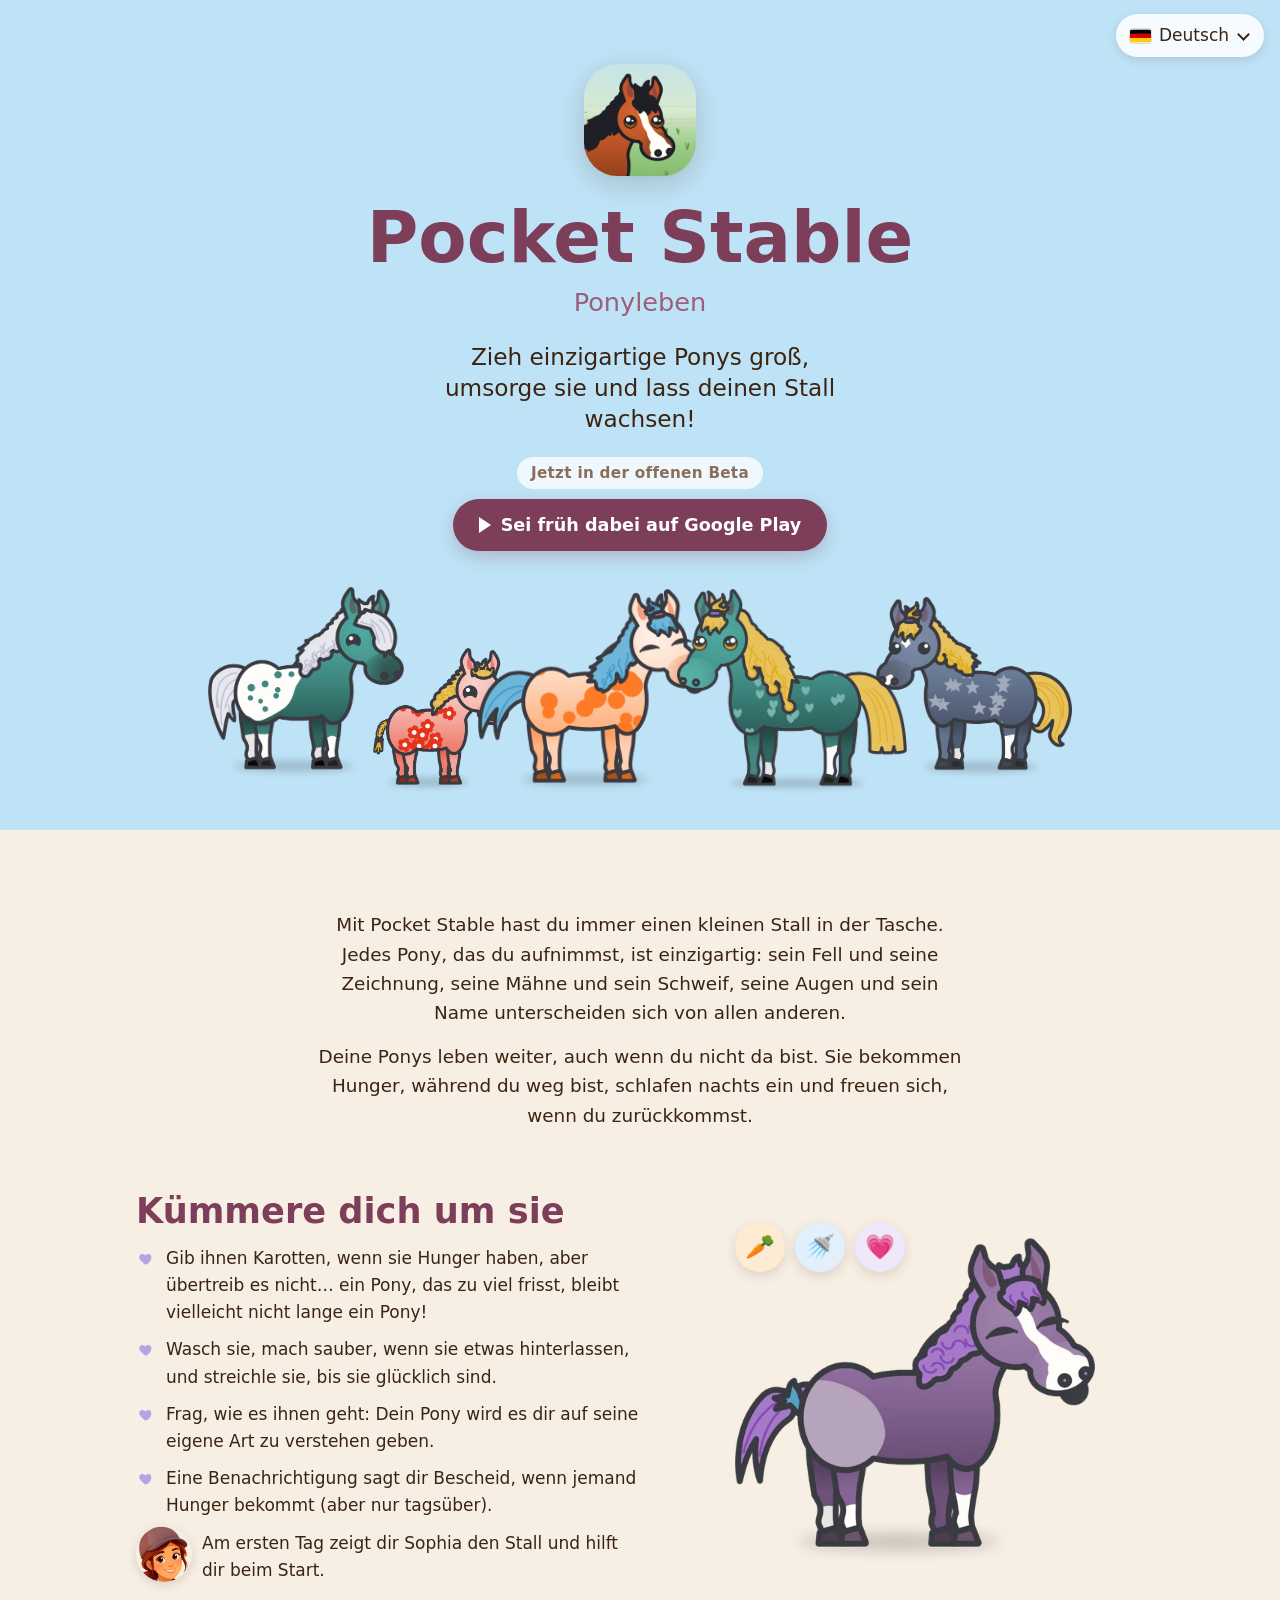
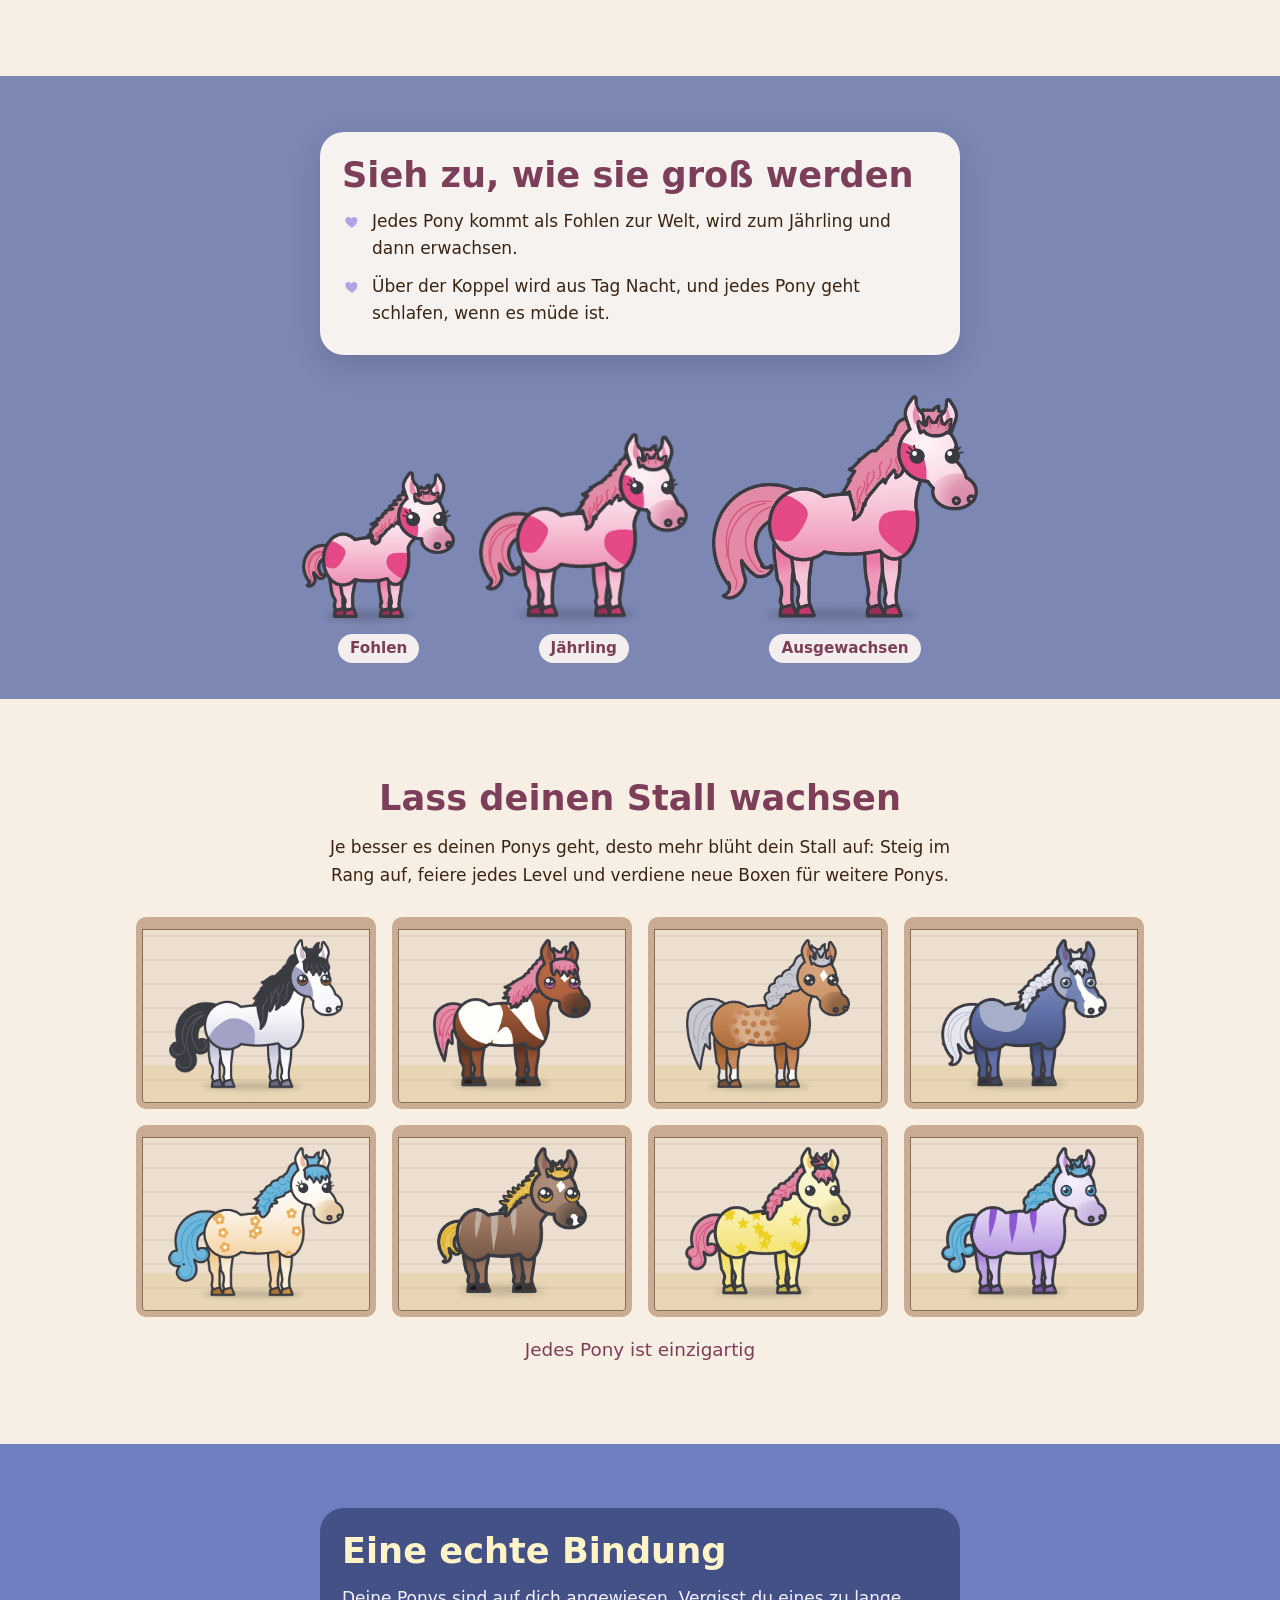
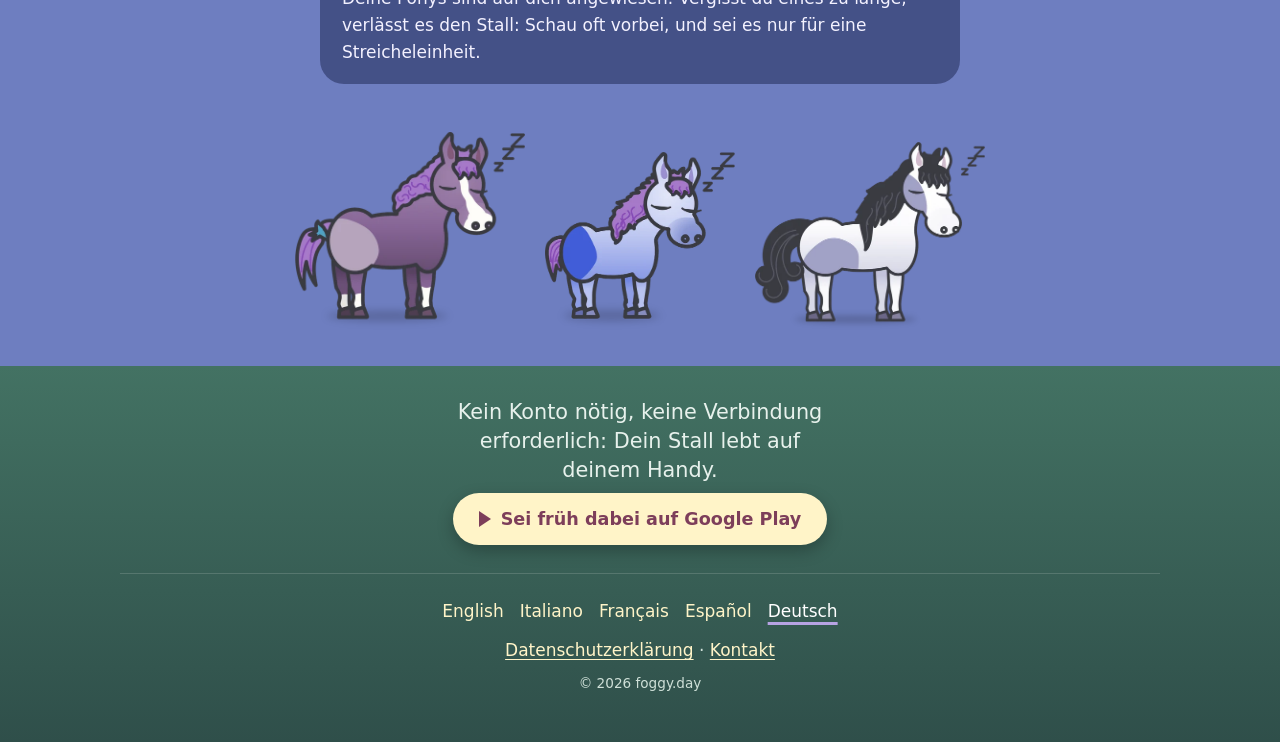
==== docs/de/index.html @ c8fc8efb "Update to beta Signed-off-by: foggy.day <bot@foggy.day>" ====
<!doctype html>
<html lang="de">
<head>
  <meta charset="utf-8">
  <meta name="viewport" content="width=device-width, initial-scale=1">
  <title>Pocket Stable: Ponyleben</title>
  <meta name="description" content="Zieh einzigartige Ponys groß, umsorge sie und lass deinen Stall wachsen!">
  <meta name="theme-color" content="#BEE2F6">
  <link rel="canonical" href="https://pocketstable.foggy.day/de/">
  <link rel="alternate" hreflang="en" href="https://pocketstable.foggy.day/">
  <link rel="alternate" hreflang="it" href="https://pocketstable.foggy.day/it/">
  <link rel="alternate" hreflang="fr" href="https://pocketstable.foggy.day/fr/">
  <link rel="alternate" hreflang="es" href="https://pocketstable.foggy.day/es/">
  <link rel="alternate" hreflang="de" href="https://pocketstable.foggy.day/de/">
  <link rel="alternate" hreflang="x-default" href="https://pocketstable.foggy.day/">
  <link rel="icon" href="../favicon.png" type="image/png">
  <link rel="apple-touch-icon" href="../apple-touch-icon.png">
  <link rel="preload" href="../fonts/Fredoka.woff2" as="font" type="font/woff2" crossorigin>
  <link rel="stylesheet" href="../style.css">
</head>
<body class="home">
  <header class="scene day hero">
    <details class="lang-menu">
      <summary aria-label="Sprache"><svg class="flag" viewBox="0 0 5 3" width="21" height="14" aria-hidden="true"><rect width="5" height="1" fill="#000"/><rect y="1" width="5" height="1" fill="#DD0000"/><rect y="2" width="5" height="1" fill="#FFCE00"/></svg><span class="name">Deutsch</span></summary>
      <ul><li><a href="../" hreflang="en" lang="en"><svg class="flag" viewBox="0 0 60 30" width="21" height="14" aria-hidden="true"><rect width="60" height="30" fill="#012169"/><path d="M0,0 L60,30 M60,0 L0,30" stroke="#fff" stroke-width="6"/><path d="M0,0 L60,30 M60,0 L0,30" stroke="#C8102E" stroke-width="2"/><path d="M30,0 v30 M0,15 h60" stroke="#fff" stroke-width="10"/><path d="M30,0 v30 M0,15 h60" stroke="#C8102E" stroke-width="6"/></svg><span>English</span></a></li><li><a href="../it/" hreflang="it" lang="it"><svg class="flag" viewBox="0 0 3 2" width="21" height="14" aria-hidden="true"><rect width="1" height="2" fill="#009246"/><rect x="1" width="1" height="2" fill="#fff"/><rect x="2" width="1" height="2" fill="#CE2B37"/></svg><span>Italiano</span></a></li><li><a href="../fr/" hreflang="fr" lang="fr"><svg class="flag" viewBox="0 0 3 2" width="21" height="14" aria-hidden="true"><rect width="1" height="2" fill="#0055A4"/><rect x="1" width="1" height="2" fill="#fff"/><rect x="2" width="1" height="2" fill="#EF4135"/></svg><span>Français</span></a></li><li><a href="../es/" hreflang="es" lang="es"><svg class="flag" viewBox="0 0 3 2" width="21" height="14" aria-hidden="true"><rect width="3" height="2" fill="#AA151B"/><rect y="0.5" width="3" height="1" fill="#F1BF00"/></svg><span>Español</span></a></li><li><span class="current" aria-current="true" lang="de"><svg class="flag" viewBox="0 0 5 3" width="21" height="14" aria-hidden="true"><rect width="5" height="1" fill="#000"/><rect y="1" width="5" height="1" fill="#DD0000"/><rect y="2" width="5" height="1" fill="#FFCE00"/></svg><span>Deutsch</span></span></li></ul>
    </details>
    <div class="wrap hero-text">
      <img class="icon" src="../img/icon.png" width="112" height="112" alt="">
      <h1>Pocket Stable</h1>
      <p class="sub">Ponyleben</p>
      <p class="tagline">Zieh einzigartige Ponys groß, umsorge sie und lass deinen Stall wachsen!</p>
      <p class="beta"><span class="beta-tag">Jetzt in der offenen Beta</span><a class="cta" href="https://play.google.com/store/apps/details?id=day.foggy.mylovelypony">Sei früh dabei auf Google Play</a></p>
    </div>
    <div class="herd" aria-hidden="true">
      <img class="pony h1" src="../img/pony/yearling-1096.webp" alt="" loading="lazy" decoding="async"><img class="pony h2" src="../img/pony/foal-536.webp" alt="" loading="lazy" decoding="async"><img class="pony h3" src="../img/pony/yearling-21-happy.webp" alt="" loading="lazy" decoding="async"><img class="pony h4 flip" src="../img/pony/adult-678.webp" alt="" loading="lazy" decoding="async"><img class="pony h5 flip" src="../img/pony/yearling-9.webp" alt="" loading="lazy" decoding="async">
    </div>
  </header>

  <main>
    <section class="paper intro">
      <div class="wrap narrow">
        <p>Mit Pocket Stable hast du immer einen kleinen Stall in der Tasche. Jedes Pony, das du aufnimmst, ist einzigartig: sein Fell und seine Zeichnung, seine Mähne und sein Schweif, seine Augen und sein Name unterscheiden sich von allen anderen.</p><p>Deine Ponys leben weiter, auch wenn du nicht da bist. Sie bekommen Hunger, während du weg bist, schlafen nachts ein und freuen sich, wenn du zurückkommst.</p>
      </div>
    </section>

    <section class="paper care">
      <div class="wrap split">
        <div>
          <h2>Kümmere dich um sie</h2>
          <ul><li>Gib ihnen Karotten, wenn sie Hunger haben, aber übertreib es nicht… ein Pony, das zu viel frisst, bleibt vielleicht nicht lange ein Pony!</li><li>Wasch sie, mach sauber, wenn sie etwas hinterlassen, und streichle sie, bis sie glücklich sind.</li><li>Frag, wie es ihnen geht: Dein Pony wird es dir auf seine eigene Art zu verstehen geben.</li><li>Eine Benachrichtigung sagt dir Bescheid, wenn jemand Hunger bekommt (aber nur tagsüber).</li><li class="sophia"><img src="../img/sophia.webp" width="56" height="56" alt="">Am ersten Tag zeigt dir Sophia den Stall und hilft dir beim Start.</li></ul>
        </div>
        <figure class="care-art" aria-hidden="true">
          <div class="bubbles"><span class="bubble">🥕</span><span class="bubble b2">🚿</span><span class="bubble b3">💗</span></div>
          <img class="pony care-pony" src="../img/pony/yearling-557-happy.webp" alt="" loading="lazy" decoding="async">
        </figure>
      </div>
    </section>

    <section class="scene sunset grow">
      <div class="wrap card">
        <h2>Sieh zu, wie sie groß werden</h2>
        <ul><li>Jedes Pony kommt als Fohlen zur Welt, wird zum Jährling und dann erwachsen.</li><li>Über der Koppel wird aus Tag Nacht, und jedes Pony geht schlafen, wenn es müde ist.</li></ul>
      </div>
      <ol class="herd growth">
        <li class="g1"><img class="pony " src="../img/pony/foal-498.webp" alt="" loading="lazy" decoding="async"><span>Fohlen</span></li>
        <li class="g2"><img class="pony " src="../img/pony/yearling-498.webp" alt="" loading="lazy" decoding="async"><span>Jährling</span></li>
        <li class="g3"><img class="pony " src="../img/pony/adult-498.webp" alt="" loading="lazy" decoding="async"><span>Ausgewachsen</span></li>
      </ol>
    </section>

    <section class="paper stable">
      <div class="wrap narrow">
        <h2>Lass deinen Stall wachsen</h2>
        <p>Je besser es deinen Ponys geht, desto mehr blüht dein Stall auf: Steig im Rang auf, feiere jedes Level und verdiene neue Boxen für weitere Ponys.</p>
      </div>
      <ul class="boxes wrap" aria-label="Jedes Pony ist einzigartig">
        <li class="box"><img class="pony " src="../img/pony/adult-1129.webp" alt="" loading="lazy" decoding="async"></li><li class="box"><img class="pony " src="../img/pony/yearling-238.webp" alt="" loading="lazy" decoding="async"></li><li class="box"><img class="pony " src="../img/pony/adult-613.webp" alt="" loading="lazy" decoding="async"></li><li class="box"><img class="pony " src="../img/pony/yearling-1959.webp" alt="" loading="lazy" decoding="async"></li><li class="box"><img class="pony " src="../img/pony/adult-707.webp" alt="" loading="lazy" decoding="async"></li><li class="box"><img class="pony " src="../img/pony/foal-1751.webp" alt="" loading="lazy" decoding="async"></li><li class="box"><img class="pony " src="../img/pony/yearling-750.webp" alt="" loading="lazy" decoding="async"></li><li class="box"><img class="pony " src="../img/pony/yearling-49.webp" alt="" loading="lazy" decoding="async"></li>
      </ul>
      <p class="caption">Jedes Pony ist einzigartig</p>
    </section>

    <section class="scene night bond">
      <div class="wrap card dark">
        <h2>Eine echte Bindung</h2>
        <p>Deine Ponys sind auf dich angewiesen. Vergisst du eines zu lange, verlässt es den Stall: Schau oft vorbei, und sei es nur für eine Streicheleinheit.</p>
      </div>
      <div class="herd" aria-hidden="true">
        <img class="pony s1" src="../img/pony/yearling-557-sleep.webp" alt="" loading="lazy" decoding="async"><img class="pony s2" src="../img/pony/foal-936-sleep.webp" alt="" loading="lazy" decoding="async"><img class="pony s3" src="../img/pony/adult-1129-sleep.webp" alt="" loading="lazy" decoding="async">
      </div>
    </section>
  </main>

  <div class="night-tail">
    <p class="closing">Kein Konto nötig, keine Verbindung erforderlich: Dein Stall lebt auf deinem Handy.</p>
    <p class="beta night-cta"><a class="cta" href="https://play.google.com/store/apps/details?id=day.foggy.mylovelypony">Sei früh dabei auf Google Play</a></p>
  <footer class="site-footer">
    <nav class="langs" aria-label="Sprache"><a href="../" hreflang="en" lang="en">English</a> <a href="../it/" hreflang="it" lang="it">Italiano</a> <a href="../fr/" hreflang="fr" lang="fr">Français</a> <a href="../es/" hreflang="es" lang="es">Español</a> <span aria-current="true">Deutsch</span></nav>
    <p><a href="privacy.html">Datenschutzerklärung</a> · <a href="mailto:info@foggy.day">Kontakt</a></p>
    <p class="small">© 2026 foggy.day</p>
  </footer>
  </div>
</body>
</html>
---- docs/style.css ----
/* Pocket Stable, option B: a day in the paddock. The art is the app's own:
   PonyPainter's ponies and PaddockPainter's day, sunset and night, rendered
   large. Paper sections use the stall palette's warm wall and planks. */
@font-face {
  font-family: "Fredoka";
  src: url("fonts/Fredoka.woff2") format("woff2");
  font-weight: 300 700;
  font-display: swap;
}

:root {
  color-scheme: light;
  --paper: #f7efe4;          /* StallPalette.light.wall */
  --paper-deep: #ecdfd0;     /* planks */
  --post: #c9ac92;
  --edge: #8a6e58;
  --ink: #3b2412;            /* stall ink */
  --ink-soft: #6e5644;
  --plum: #7d3e5a;
  --lavender: #b7a3e3;
  --day-sky: #bee2f6;
  --sunset-sky: #7c87b3;
  --night-sky: #6e7ec0;
  --night-ground: #437263;
  --night-deep: #2f4f4a;
}

* { box-sizing: border-box; }
html { -webkit-text-size-adjust: 100%; }

body {
  margin: 0;
  background: var(--paper);
  color: var(--ink);
  font: 17px/1.6 system-ui, -apple-system, "Segoe UI", Roboto, sans-serif;
  overflow-x: hidden;
}
body.home { background: var(--night-deep); }
.paper { background: var(--paper); }

h1, h2, .sub, .tagline, .soon, .closing, .langs, .caption, .growth span {
  font-family: "Fredoka", system-ui, sans-serif;
}
h1, h2 { color: var(--plum); font-weight: 600; line-height: 1.1; margin: 0; }
h2 { font-size: clamp(1.6rem, 5vw, 2.2rem); margin-bottom: 14px; }
a { color: var(--plum); text-underline-offset: 3px; }

.wrap { max-width: 1040px; margin: 0 auto; padding: 0 16px; }
.narrow { max-width: 680px; }

ul { margin: 0; padding: 0; list-style: none; }
.card li, .care li { position: relative; padding-left: 30px; margin: 10px 0; }
.card li::before, .care li::before {
  content: "";
  position: absolute;
  left: 2px;
  top: 0.35em;
  width: 16px;
  height: 16px;
  background: center / contain no-repeat url("data:image/svg+xml,%3Csvg xmlns='http://www.w3.org/2000/svg' viewBox='0 0 24 24'%3E%3Cpath fill='%23b7a3e3' d='M12 21s-7.5-4.6-9.6-9.2C.9 8.4 3 4.5 6.7 4.5c2.1 0 3.6 1.2 4.3 2.6.7-1.4 2.2-2.6 4.3-2.6 3.7 0 5.8 3.9 4.3 7.3C19.5 16.4 12 21 12 21z'/%3E%3C/svg%3E");
}

/* Sophia's line: her face in place of the heart. */
.care li.sophia { padding-left: 66px; min-height: 56px; }
.care li.sophia::before { display: none; }
.care li.sophia img {
  position: absolute;
  left: 0;
  top: -4px;
  width: 56px;
  height: 56px;
  border-radius: 50%;
  box-shadow: 0 3px 10px rgba(59, 36, 18, 0.15);
}

/* ---------- Scenes: the paddock art sits on the bottom edge, and a flat
   colour matching its top continues the sky above it. ---------- */
.scene {
  position: relative;
  background-repeat: no-repeat;
  background-position: center bottom;
  background-size: max(100%, 960px) auto;
}
.scene.day    { background-color: var(--day-sky);    background-image: url("img/paddock/day.webp"); }
.scene.sunset { background-color: var(--sunset-sky); background-image: url("img/paddock/sunset.webp"); }
.scene.night  { background-color: var(--night-sky);  background-image: url("img/paddock/night.webp"); }

.herd {
  position: relative;
  display: flex;
  justify-content: center;
  align-items: flex-end;
  gap: 0;
  margin: 0 auto;
  padding: 0 8px 36px;
  max-width: 1040px;
}
.pony { display: block; height: auto; }
.flip { transform: scaleX(-1); }

/* Hero */
.hero { padding-top: 40px; text-align: center; }
.icon {
  width: 112px;
  height: 112px;
  border-radius: 30%;
  background: var(--lavender);
  box-shadow: 0 8px 24px rgba(59, 36, 18, 0.18);
}
.hero h1 { font-size: clamp(2.6rem, 10vw, 4.4rem); margin-top: 16px; }
.sub { margin: 4px 0 0; font-size: clamp(1.2rem, 4vw, 1.6rem); font-weight: 500; color: #9c5f7b; }
.tagline {
  margin: 18px auto 0;
  max-width: 30ch;
  font-size: clamp(1.2rem, 3.6vw, 1.45rem);
  font-weight: 500;
  line-height: 1.35;
  color: var(--ink);
}
.beta {
  display: flex;
  flex-direction: column;
  align-items: center;
  gap: 10px;
  margin: 22px 0 0;
}
.beta-tag {
  padding: 4px 14px;
  border-radius: 999px;
  background: rgba(255, 255, 255, 0.75);
  color: var(--edge);
  font-size: 0.95rem;
  font-weight: 600;
  letter-spacing: 0.02em;
}
.cta {
  display: inline-flex;
  align-items: center;
  gap: 10px;
  padding: 12px 26px;
  border-radius: 999px;
  background: var(--plum);
  color: #fff;
  font-size: 1.1rem;
  font-weight: 600;
  text-decoration: none;
  box-shadow: 0 6px 16px rgba(125, 62, 90, 0.25);
}
.cta::before {
  content: "";
  width: 0;
  height: 0;
  border-left: 12px solid currentColor;
  border-top: 8px solid transparent;
  border-bottom: 8px solid transparent;
}
.cta:hover, .cta:focus-visible { background: #6a3049; }
.night-tail .cta { background: #fff4c8; color: var(--plum); box-shadow: 0 6px 16px rgba(0, 0, 0, 0.25); }
.night-tail .cta:hover, .night-tail .cta:focus-visible { background: #fff; }
.night-cta { margin: 0 0 28px; }

/* The language picker: a <details>, so it opens without JavaScript. */
.lang-menu {
  position: absolute;
  top: 14px;
  right: 16px;
  z-index: 5;
  font-family: "Fredoka", system-ui, sans-serif;
  font-weight: 500;
  text-align: left;
}
.doc { position: relative; }
.doc .lang-menu { top: 26px; }
.lang-menu summary {
  display: flex;
  align-items: center;
  gap: 8px;
  padding: 8px 14px;
  border-radius: 999px;
  background: rgba(255, 255, 255, 0.85);
  color: var(--ink);
  box-shadow: 0 3px 10px rgba(59, 36, 18, 0.12);
  cursor: pointer;
  list-style: none;
}
.lang-menu summary::-webkit-details-marker { display: none; }
.lang-menu summary::after {
  content: "";
  width: 7px;
  height: 7px;
  margin: -3px 2px 0 2px;
  border-right: 2px solid currentColor;
  border-bottom: 2px solid currentColor;
  transform: rotate(45deg);
}
.lang-menu[open] summary::after { transform: rotate(225deg); margin-top: 3px; }
.lang-menu ul {
  position: absolute;
  right: 0;
  margin-top: 6px;
  padding: 6px;
  min-width: 170px;
  border-radius: 16px;
  background: #fff;
  box-shadow: 0 8px 24px rgba(59, 36, 18, 0.18);
}
.lang-menu li a, .lang-menu .current {
  display: flex;
  align-items: center;
  gap: 10px;
  padding: 8px 12px;
  border-radius: 10px;
  color: var(--ink);
  text-decoration: none;
}
.lang-menu li a:hover, .lang-menu li a:focus-visible { background: var(--paper); }
.lang-menu .current { background: var(--paper-deep); }
.flag { flex: none; border-radius: 3px; box-shadow: 0 0 0 1px rgba(0, 0, 0, 0.12); }
@media (max-width: 520px) {
  .lang-menu summary .name { display: none; }
  .cta { padding: 11px 18px; font-size: 0.98rem; gap: 8px; }
}
.hero .herd { margin-top: 36px; }
.hero .herd { padding-left: 0; padding-right: 0; }
.hero .pony { width: 22%; max-width: 230px; margin: 0 -1.5%; }
.hero .h2 { width: 14%; max-width: 136px; }
.hero .h1, .hero .h5 { width: 20%; max-width: 196px; margin-bottom: 14px; }

/* Paper sections */
.paper { padding: 56px 0; }
.intro { font-size: 1.15rem; text-align: center; padding-bottom: 24px; }
.intro p { margin: 0 0 14px; }

.care { padding-top: 24px; }
.split { display: grid; gap: 24px; align-items: center; }
.care-art { position: relative; width: min(84%, 360px); margin: 0 auto; padding-top: 16px; }
.care-pony { width: 100%; }
/* The three care actions, in the app's button order, on the empty sky at
   the pony's upper left: over the background, never over the pony. */
.bubbles { position: absolute; top: 0; left: 0; display: flex; gap: 10px; }
.bubble {
  display: grid;
  place-items: center;
  width: 50px;
  height: 50px;
  border-radius: 50%;
  background: #fdebd3;
  box-shadow: 0 4px 12px rgba(59, 36, 18, 0.14);
  font-size: 24px;
  line-height: 1;
}
.b2 { background: #e3f0fb; }
.b3 { background: #efe8fb; }

/* Growth: the three ages to scale, on the sunset grass */
.card {
  background: rgba(255, 251, 246, 0.92);
  border-radius: 24px;
  padding: 24px 22px 18px;
  box-shadow: 0 10px 30px rgba(40, 30, 60, 0.18);
  max-width: 640px;
}
.grow { padding-top: 56px; }
.grow .card { margin: 0 16px; }
.growth { list-style: none; gap: 3%; margin-top: 40px; }
.growth li { display: flex; flex-direction: column; align-items: center; justify-content: flex-end; }
.growth span {
  margin-top: 6px;
  padding: 2px 12px;
  border-radius: 999px;
  background: rgba(255, 251, 246, 0.9);
  color: var(--plum);
  font-weight: 600;
  font-size: 0.95rem;
}
.g1 { width: 19%; } .g2 { width: 26%; } .g3 { width: 33%; }
.growth { max-width: 820px; }
.growth .pony { width: 100%; }

/* Stable: every pony in its own box */
.stable { text-align: center; }
.boxes {
  display: grid;
  grid-template-columns: repeat(2, minmax(0, 1fr));
  gap: 12px;
  margin-top: 28px;
  padding: 0 16px;
  list-style: none;
}
.box {
  aspect-ratio: 5 / 4;
  display: flex;
  align-items: flex-end;
  justify-content: center;
  padding: 10px 10px 8px;
  border: 6px solid var(--post);
  border-top-width: 12px;
  border-radius: 10px;
  background:
    linear-gradient(transparent 78%, #d9b04a33 78%),
    repeating-linear-gradient(0deg, var(--paper-deep) 0 22px, #e2d2c0 22px 24px);
  box-shadow: inset 0 0 0 1px var(--edge);
  min-width: 0;
  overflow: hidden;
}
.box .pony { width: auto; max-width: 92%; max-height: 100%; object-fit: contain; }
.caption { margin: 18px 0 0; color: var(--plum); font-weight: 500; font-size: 1.15rem; }

/* Night: the bond, and the page ends under the stars */
.bond { padding-top: 64px; }
.card.dark { background: rgba(35, 45, 90, 0.55); color: #f3f1ff; box-shadow: none; margin: 0 16px; }
.card.dark h2 { color: #fff4c8; }
.card.dark p { margin: 0; }
.bond .herd { margin-top: 48px; }
.bond .pony { width: 31%; max-width: 230px; margin: 0 1%; }
.bond .s2 { width: 26%; max-width: 190px; }

.night-tail {
  background: linear-gradient(var(--night-ground), var(--night-deep));
  color: #e7f1ec;
  text-align: center;
  padding: 8px 16px 0;
}
.closing {
  max-width: 30ch;
  margin: 0 auto;
  padding: 24px 0 8px;
  font-size: 1.3rem;
  font-weight: 500;
  line-height: 1.4;
}

/* Footer: shared markup; light on the night ground, dark on paper */
.site-footer {
  max-width: 1040px;
  margin: 0 auto;
  padding: 24px 16px 40px;
  text-align: center;
  color: var(--ink-soft);
  border-top: 1px solid var(--paper-deep);
}
.site-footer p { margin: 8px 0; }
.langs { display: flex; flex-wrap: wrap; justify-content: center; gap: 6px 16px; font-weight: 500; margin-bottom: 12px; }
.langs a { text-decoration: none; }
.langs [aria-current] { text-decoration: underline; text-decoration-color: var(--lavender); text-decoration-thickness: 3px; text-underline-offset: 5px; }
.small { font-size: 0.85rem; }
.night-tail .site-footer { color: #cfe0d8; border-top-color: rgba(255, 255, 255, 0.15); }
.night-tail a { color: #fff4c8; }
.night-tail .langs [aria-current] { color: #fff; }

/* Privacy policy: a paper page */
.doc { max-width: 720px; margin: 0 auto; padding: 32px 16px 16px; }
.doc h1 { font-size: clamp(2rem, 7vw, 2.8rem); }
.doc h2 { font-size: 1.3rem; margin: 28px 0 4px; }
.doc p { margin: 0 0 12px; }
.back { font-size: 0.95rem; margin-bottom: 24px !important; }
.meta { color: var(--ink-soft); font-size: 0.95rem; margin-top: 8px !important; }
.summary {
  background: #fffaf3;
  border: 1px solid var(--paper-deep);
  border-left: 6px solid var(--lavender);
  border-radius: 16px;
  padding: 16px 20px 4px;
  margin: 24px 0 8px;
}
.summary h2 { margin-top: 0; }
.doc a { overflow-wrap: anywhere; }

@media (min-width: 760px) {
  .hero .pony { width: 25%; }
  .hero .h2 { width: 16%; }
  .hero .h1, .hero .h5 { width: 23%; }
  .hero { padding-top: 64px; }
  .split { grid-template-columns: 1.1fr 1fr; gap: 48px; }
  .grow .card, .card.dark { margin: 0 auto; }
  .boxes { grid-template-columns: repeat(4, minmax(0, 1fr)); gap: 16px; }
  .paper { padding: 80px 0; }
  .intro { padding-bottom: 24px; }
  .care { padding-top: 24px; }
}
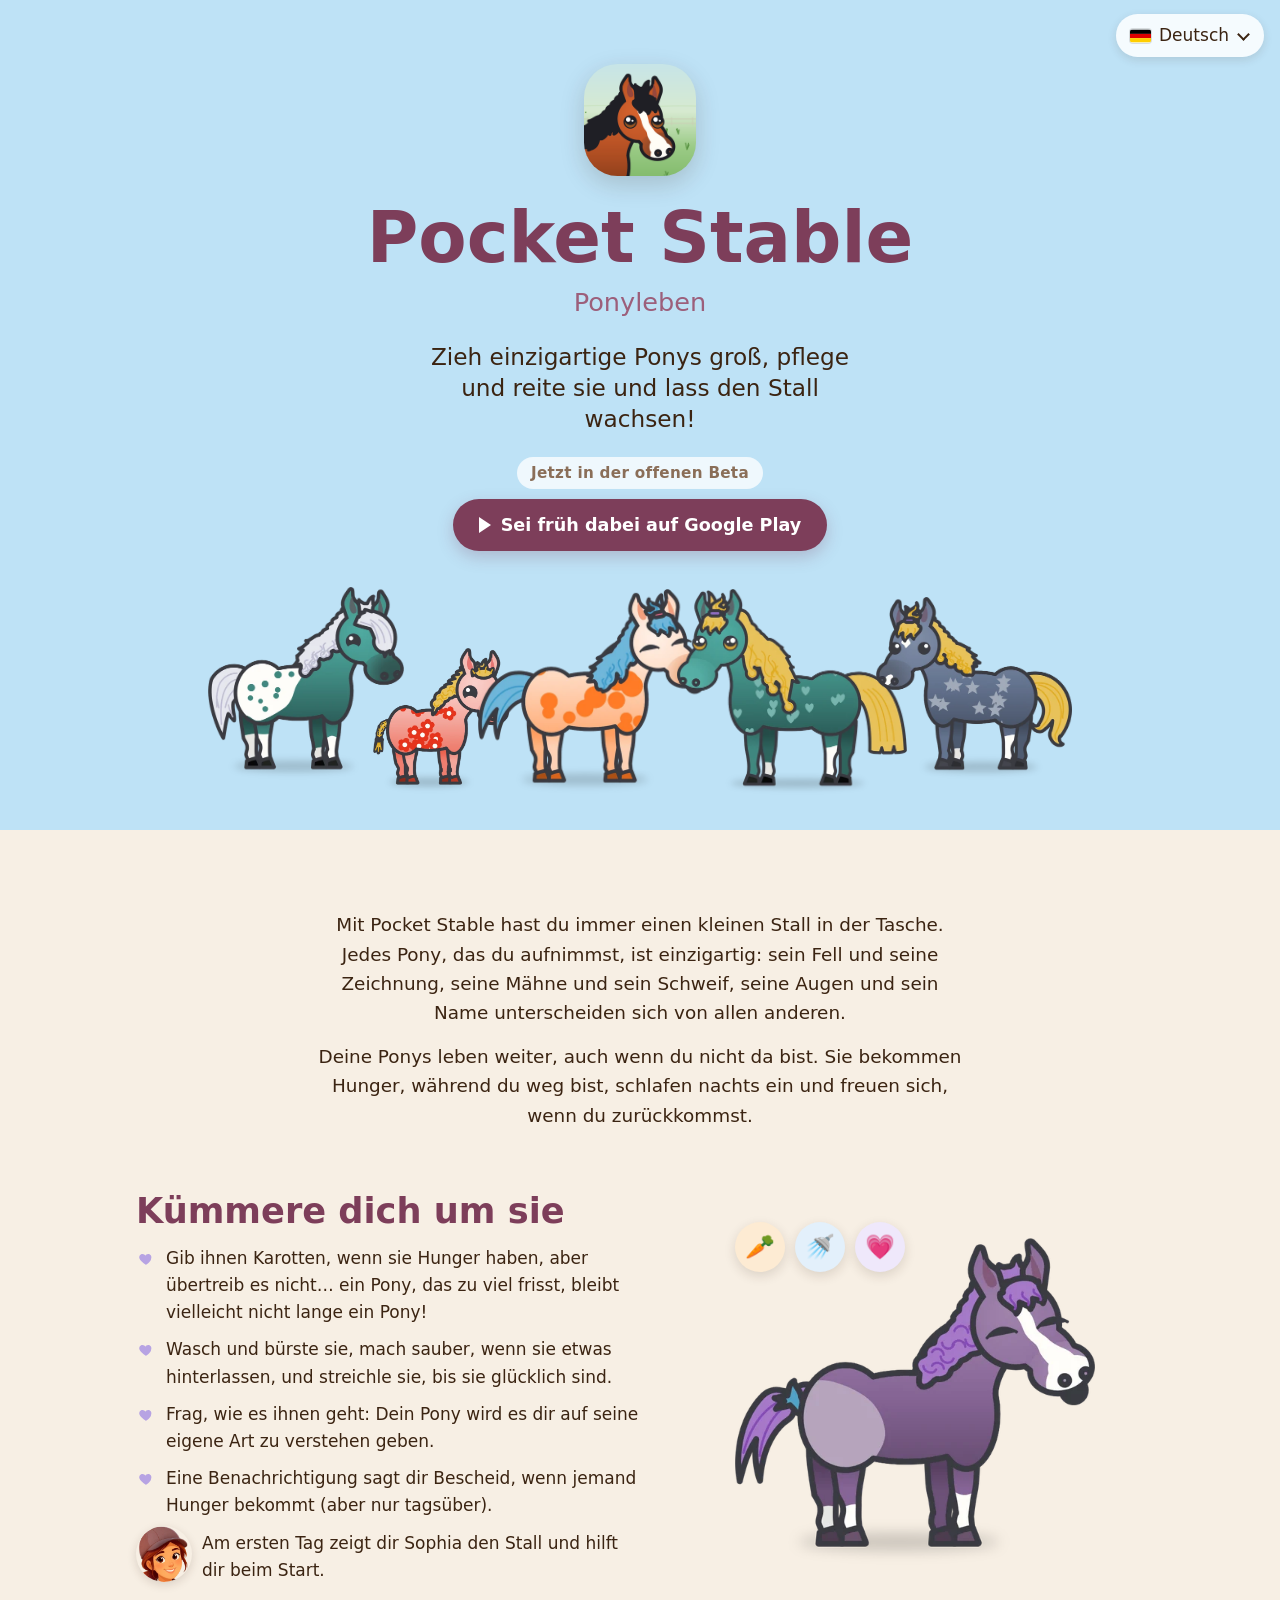
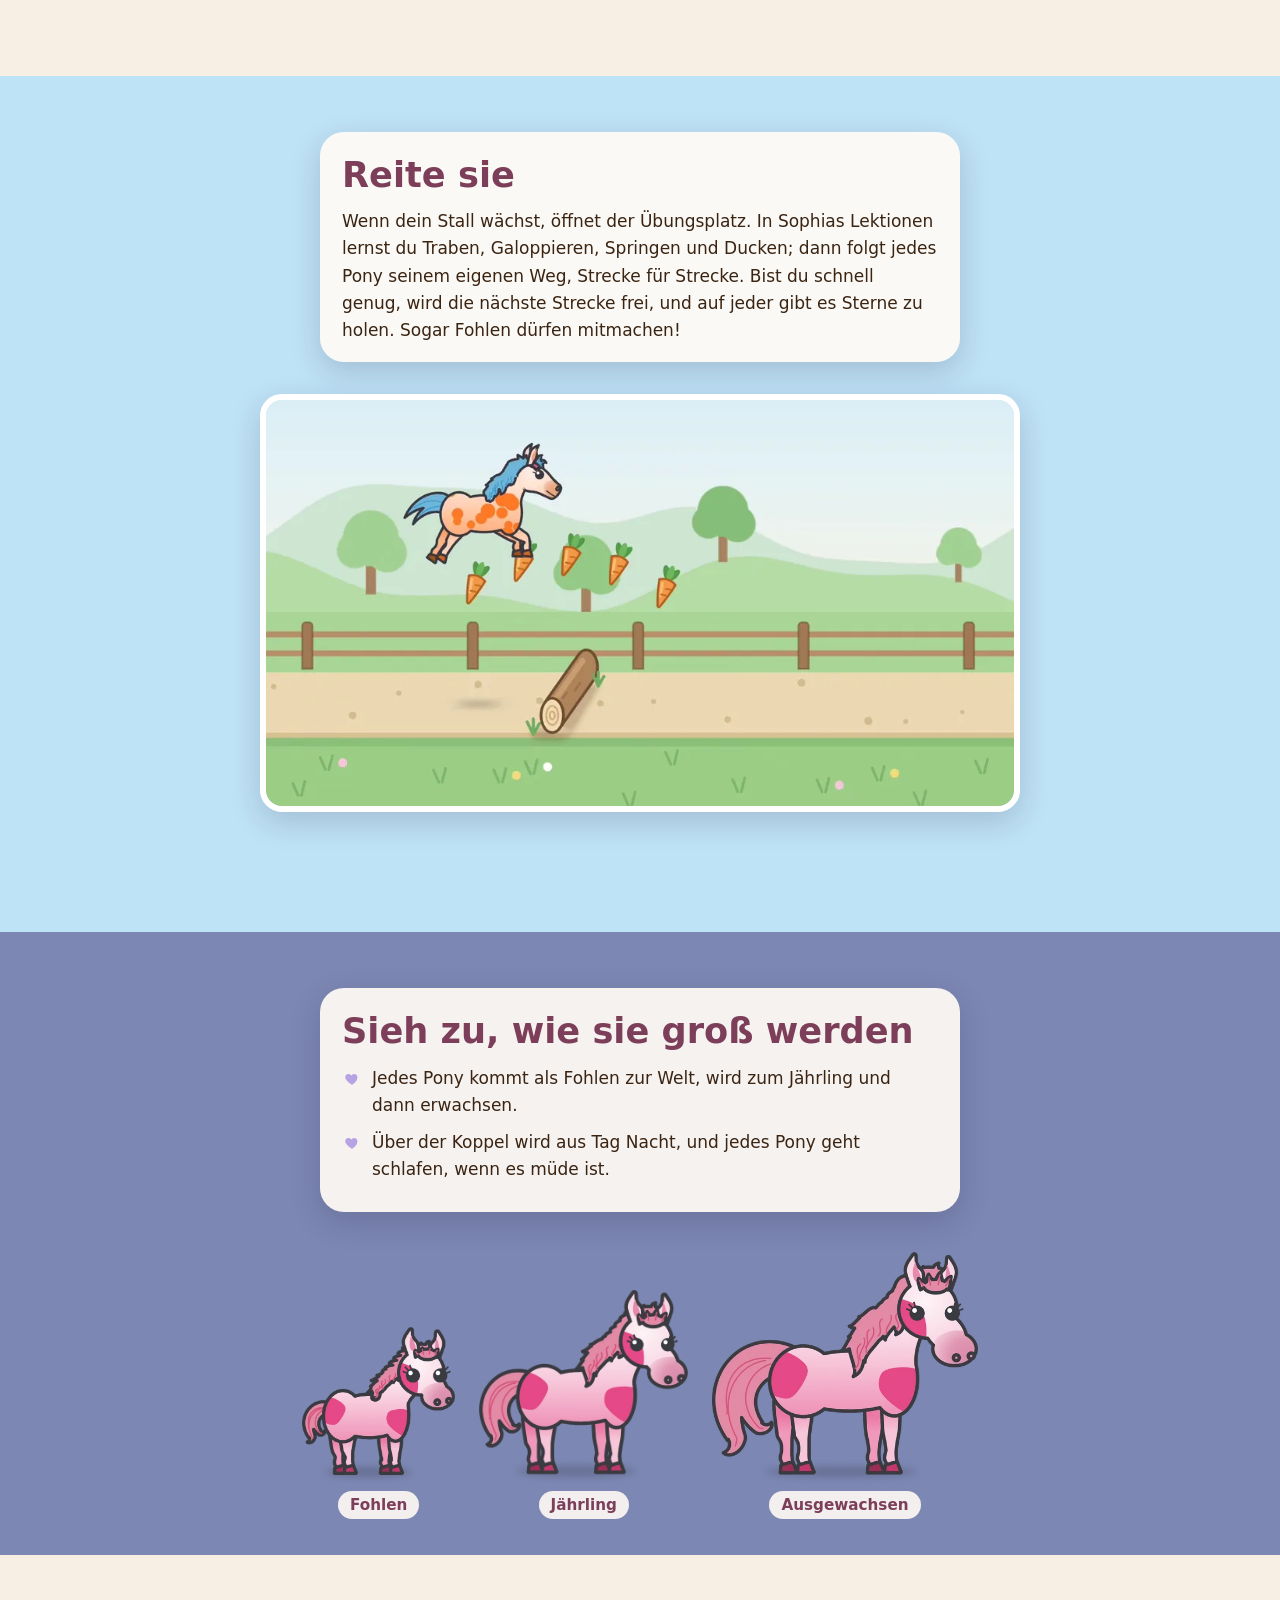
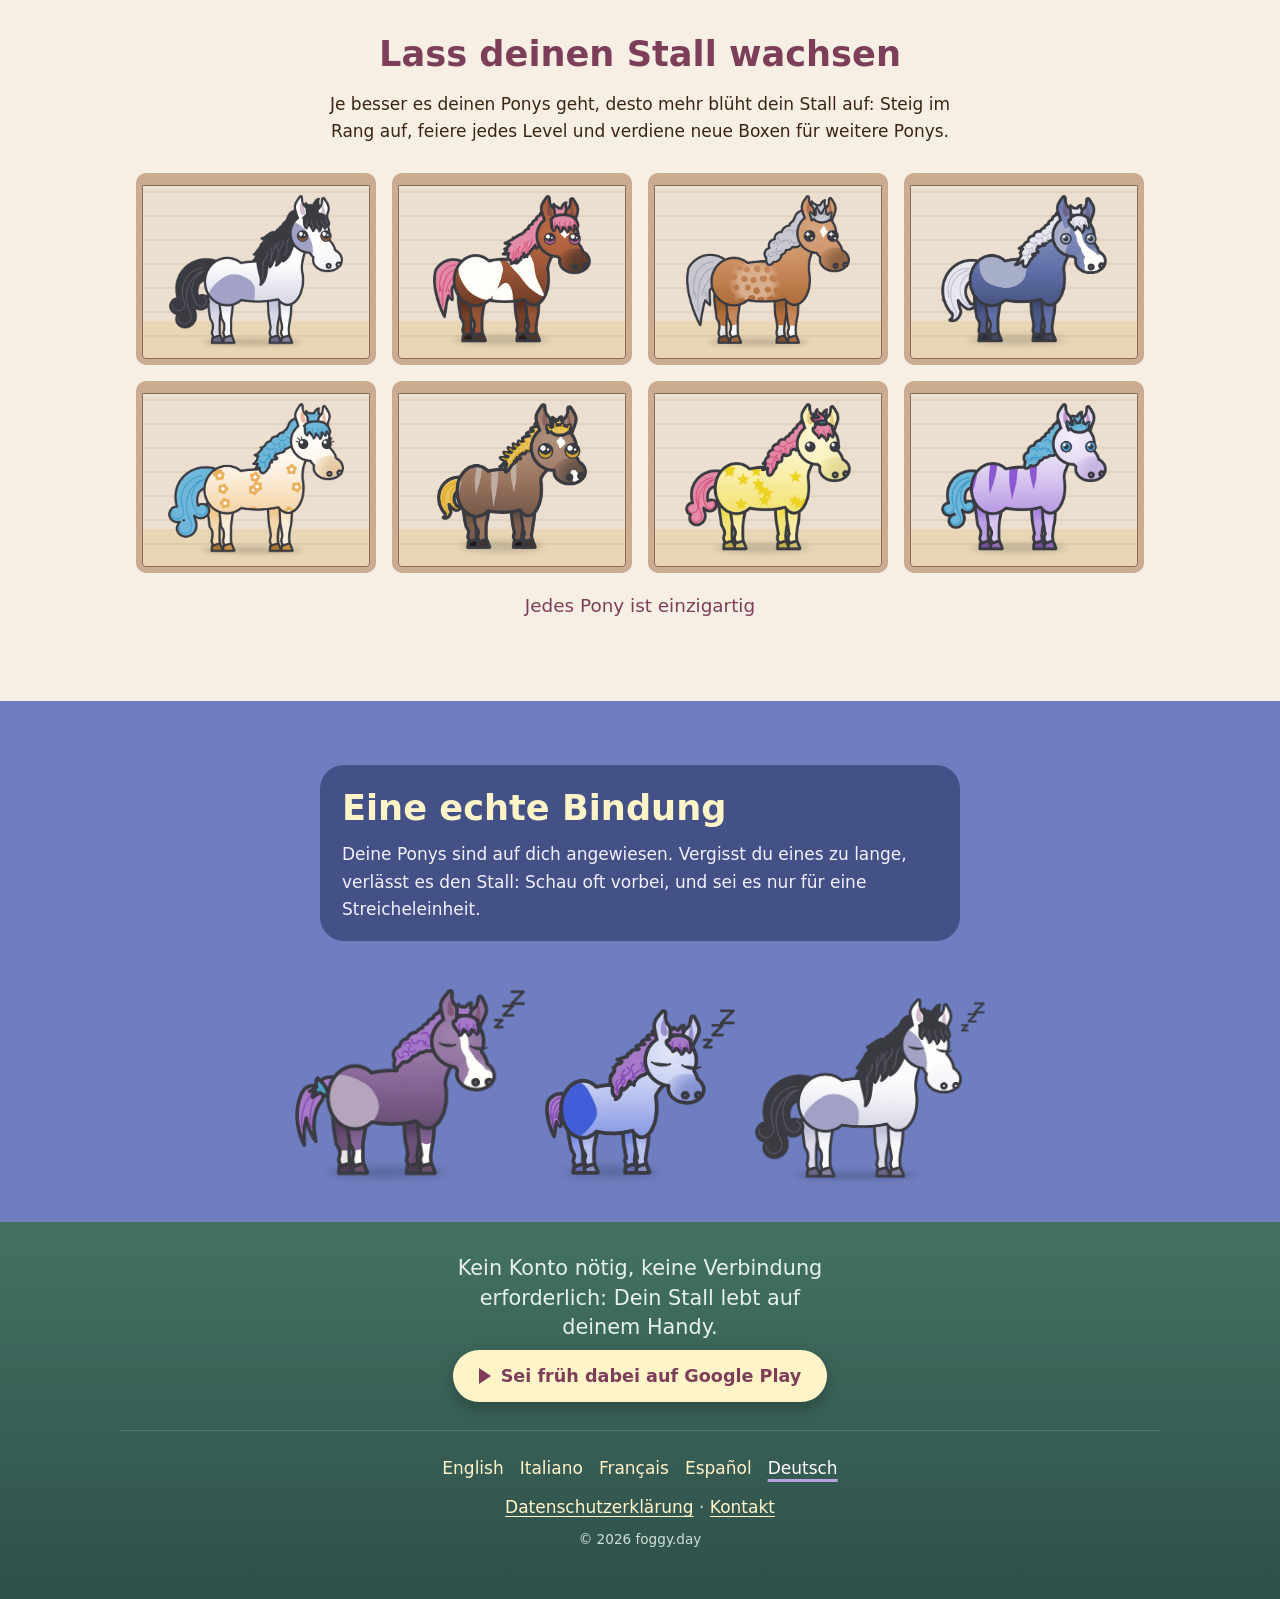
==== commit a56d6108: "update to v1.0.0 Signed-off-by: foggy.day <bot@foggy.day>" ====
--- a/docs/de/index.html
+++ b/docs/de/index.html
@@ -4,7 +4,7 @@
   <meta charset="utf-8">
   <meta name="viewport" content="width=device-width, initial-scale=1">
   <title>Pocket Stable: Ponyleben</title>
-  <meta name="description" content="Zieh einzigartige Ponys groß, umsorge sie und lass deinen Stall wachsen!">
+  <meta name="description" content="Zieh einzigartige Ponys groß, pflege und reite sie und lass den Stall wachsen!">
   <meta name="theme-color" content="#BEE2F6">
   <link rel="canonical" href="https://pocketstable.foggy.day/de/">
   <link rel="alternate" hreflang="en" href="https://pocketstable.foggy.day/">
@@ -28,7 +28,7 @@
       <img class="icon" src="../img/icon.png" width="112" height="112" alt="">
       <h1>Pocket Stable</h1>
       <p class="sub">Ponyleben</p>
-      <p class="tagline">Zieh einzigartige Ponys groß, umsorge sie und lass deinen Stall wachsen!</p>
+      <p class="tagline">Zieh einzigartige Ponys groß, pflege und reite sie und lass den Stall wachsen!</p>
       <p class="beta"><span class="beta-tag">Jetzt in der offenen Beta</span><a class="cta" href="https://play.google.com/store/apps/details?id=day.foggy.mylovelypony">Sei früh dabei auf Google Play</a></p>
     </div>
     <div class="herd" aria-hidden="true">
@@ -47,7 +47,7 @@
       <div class="wrap split">
         <div>
           <h2>Kümmere dich um sie</h2>
-          <ul><li>Gib ihnen Karotten, wenn sie Hunger haben, aber übertreib es nicht… ein Pony, das zu viel frisst, bleibt vielleicht nicht lange ein Pony!</li><li>Wasch sie, mach sauber, wenn sie etwas hinterlassen, und streichle sie, bis sie glücklich sind.</li><li>Frag, wie es ihnen geht: Dein Pony wird es dir auf seine eigene Art zu verstehen geben.</li><li>Eine Benachrichtigung sagt dir Bescheid, wenn jemand Hunger bekommt (aber nur tagsüber).</li><li class="sophia"><img src="../img/sophia.webp" width="56" height="56" alt="">Am ersten Tag zeigt dir Sophia den Stall und hilft dir beim Start.</li></ul>
+          <ul><li>Gib ihnen Karotten, wenn sie Hunger haben, aber übertreib es nicht… ein Pony, das zu viel frisst, bleibt vielleicht nicht lange ein Pony!</li><li>Wasch und bürste sie, mach sauber, wenn sie etwas hinterlassen, und streichle sie, bis sie glücklich sind.</li><li>Frag, wie es ihnen geht: Dein Pony wird es dir auf seine eigene Art zu verstehen geben.</li><li>Eine Benachrichtigung sagt dir Bescheid, wenn jemand Hunger bekommt (aber nur tagsüber).</li><li class="sophia"><img src="../img/sophia.webp" width="56" height="56" alt="">Am ersten Tag zeigt dir Sophia den Stall und hilft dir beim Start.</li></ul>
         </div>
         <figure class="care-art" aria-hidden="true">
           <div class="bubbles"><span class="bubble">🥕</span><span class="bubble b2">🚿</span><span class="bubble b3">💗</span></div>
@@ -56,6 +56,13 @@
       </div>
     </section>
 
+    <section class="scene day ride">
+      <div class="wrap card">
+        <h2>Reite sie</h2>
+        <p>Wenn dein Stall wächst, öffnet der Übungsplatz. In Sophias Lektionen lernst du Traben, Galoppieren, Springen und Ducken; dann folgt jedes Pony seinem eigenen Weg, Strecke für Strecke. Bist du schnell genug, wird die nächste Strecke frei, und auf jeder gibt es Sterne zu holen. Sogar Fohlen dürfen mitmachen!</p>
+      </div>
+      <img class="ride-shot" src="../img/ride.webp" width="960" height="521" alt="Ein Pony springt auf dem Übungsplatz über einen Baumstamm, mitten durch eine Spur aus Karotten" loading="lazy" decoding="async">
+    </section>
     <section class="scene sunset grow">
       <div class="wrap card">
         <h2>Sieh zu, wie sie groß werden</h2>
--- a/docs/style.css
+++ b/docs/style.css
@@ -252,6 +252,21 @@
 .b2 { background: #e3f0fb; }
 .b3 { background: #efe8fb; }
 
+/* Riding school: a ride from the game, on the day grass */
+.ride { padding: 56px 0 120px; }
+.ride .card { margin: 0 16px; }
+.ride .card p { margin: 0; }
+.ride-shot {
+  display: block;
+  width: calc(100% - 32px);
+  max-width: 760px;
+  height: auto;
+  margin: 32px auto 0;
+  border: 6px solid #fff;
+  border-radius: 22px;
+  box-shadow: 0 10px 30px rgba(40, 30, 60, 0.18);
+}
+
 /* Growth: the three ages to scale, on the sunset grass */
 .card {
   background: rgba(255, 251, 246, 0.92);
@@ -372,7 +387,7 @@
   .hero .h1, .hero .h5 { width: 23%; }
   .hero { padding-top: 64px; }
   .split { grid-template-columns: 1.1fr 1fr; gap: 48px; }
-  .grow .card, .card.dark { margin: 0 auto; }
+  .grow .card, .ride .card, .card.dark { margin: 0 auto; }
   .boxes { grid-template-columns: repeat(4, minmax(0, 1fr)); gap: 16px; }
   .paper { padding: 80px 0; }
   .intro { padding-bottom: 24px; }
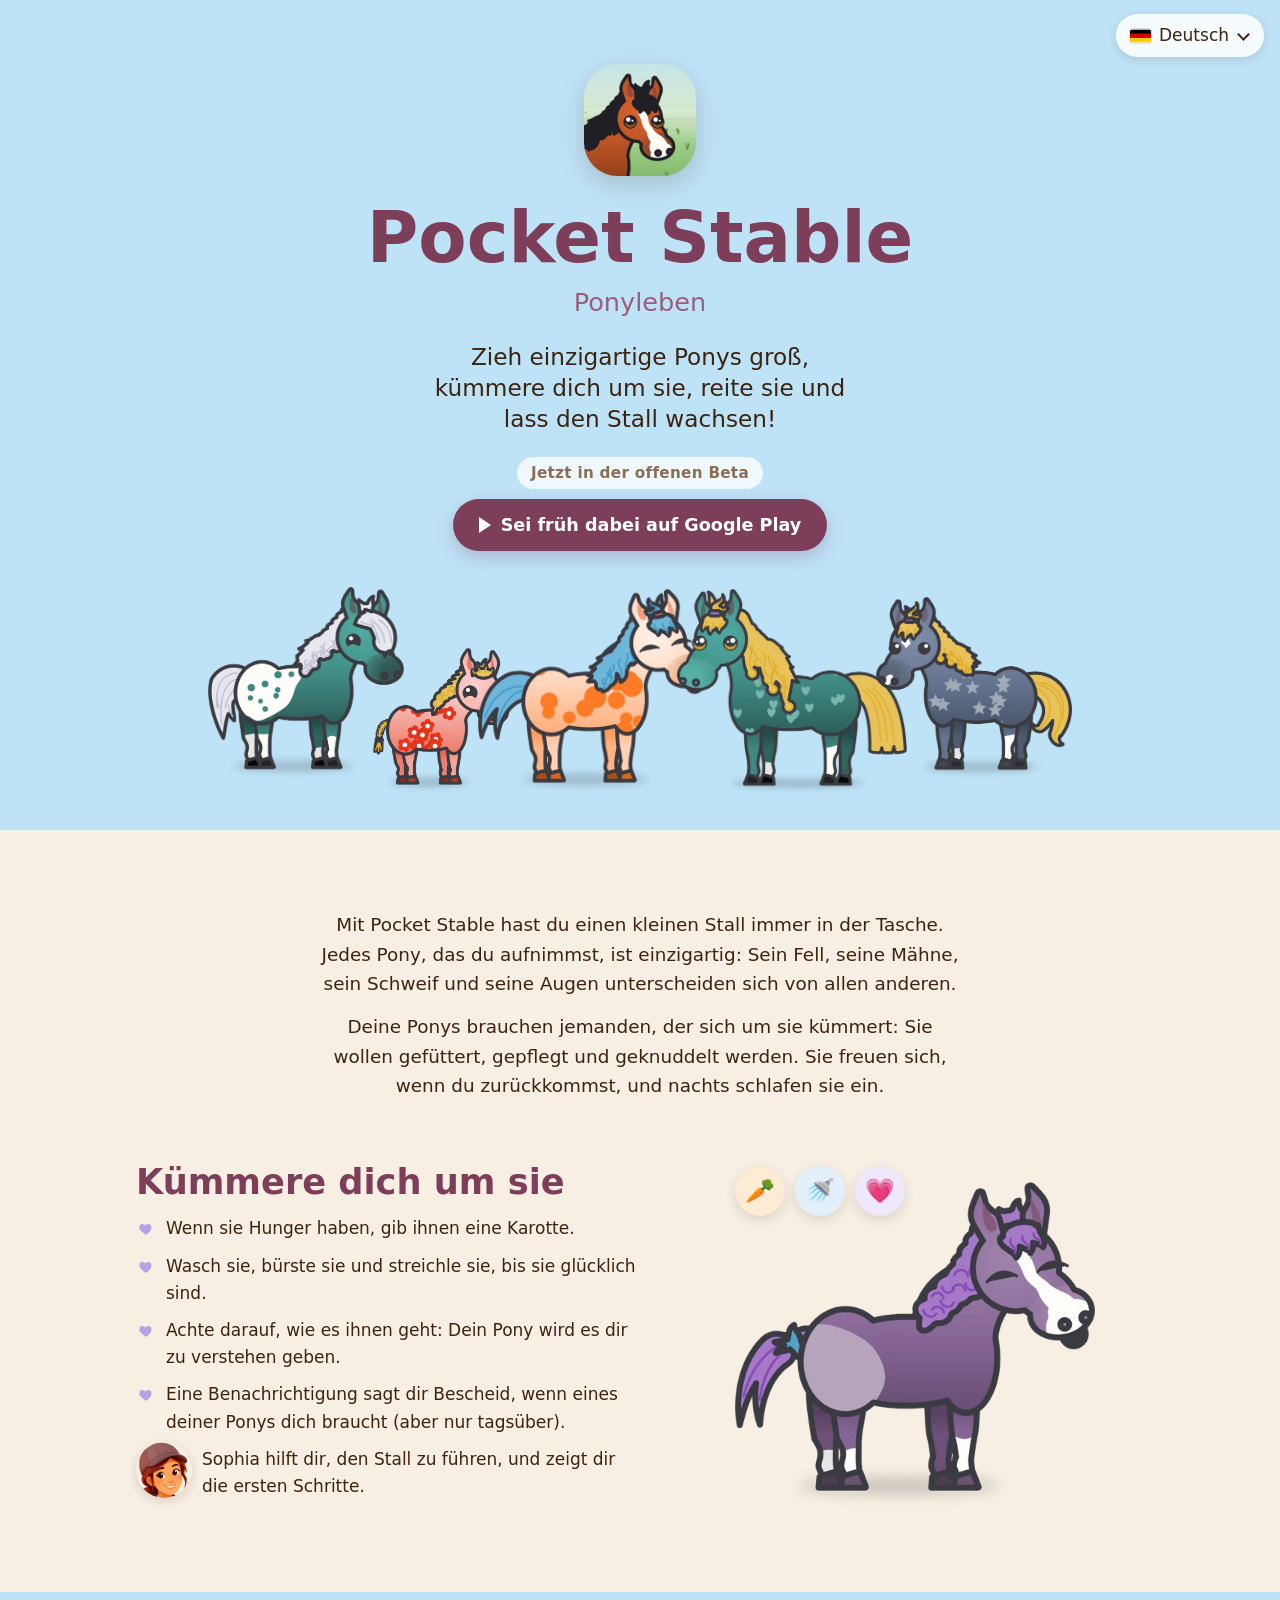
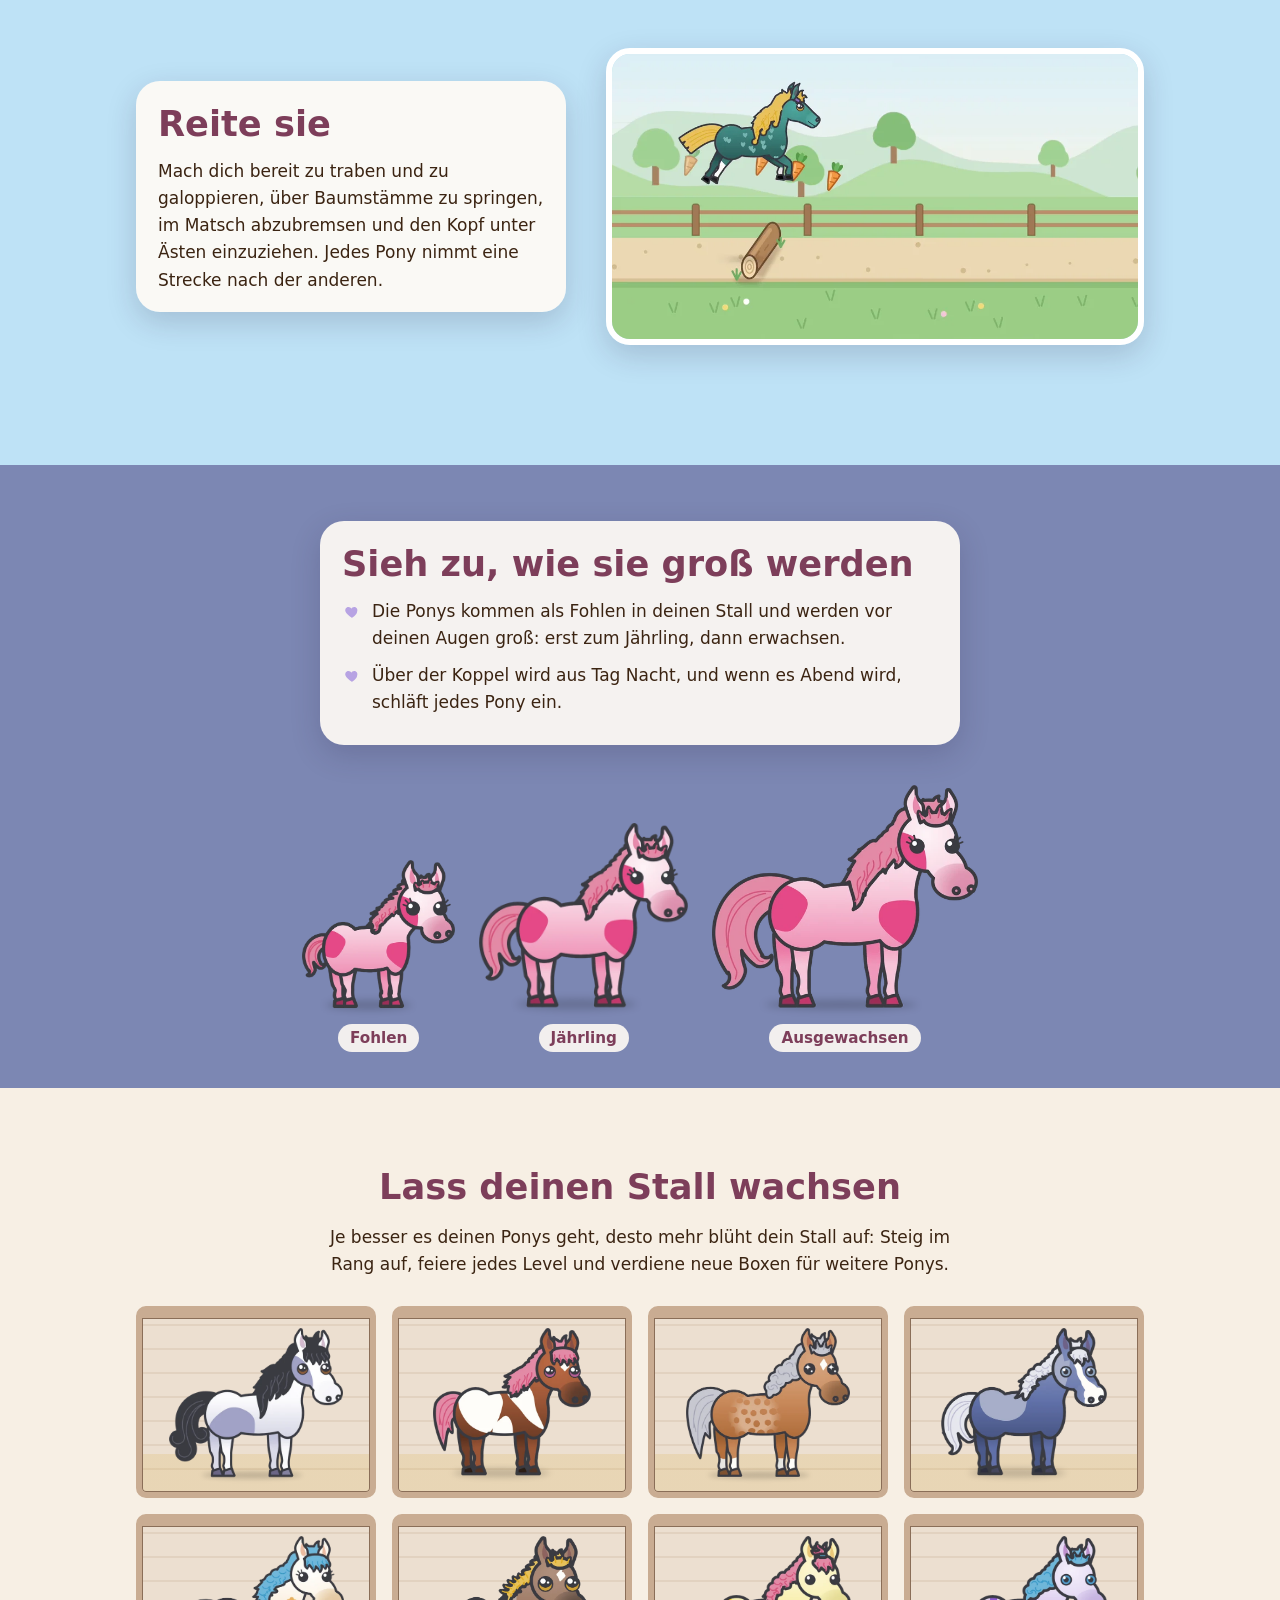
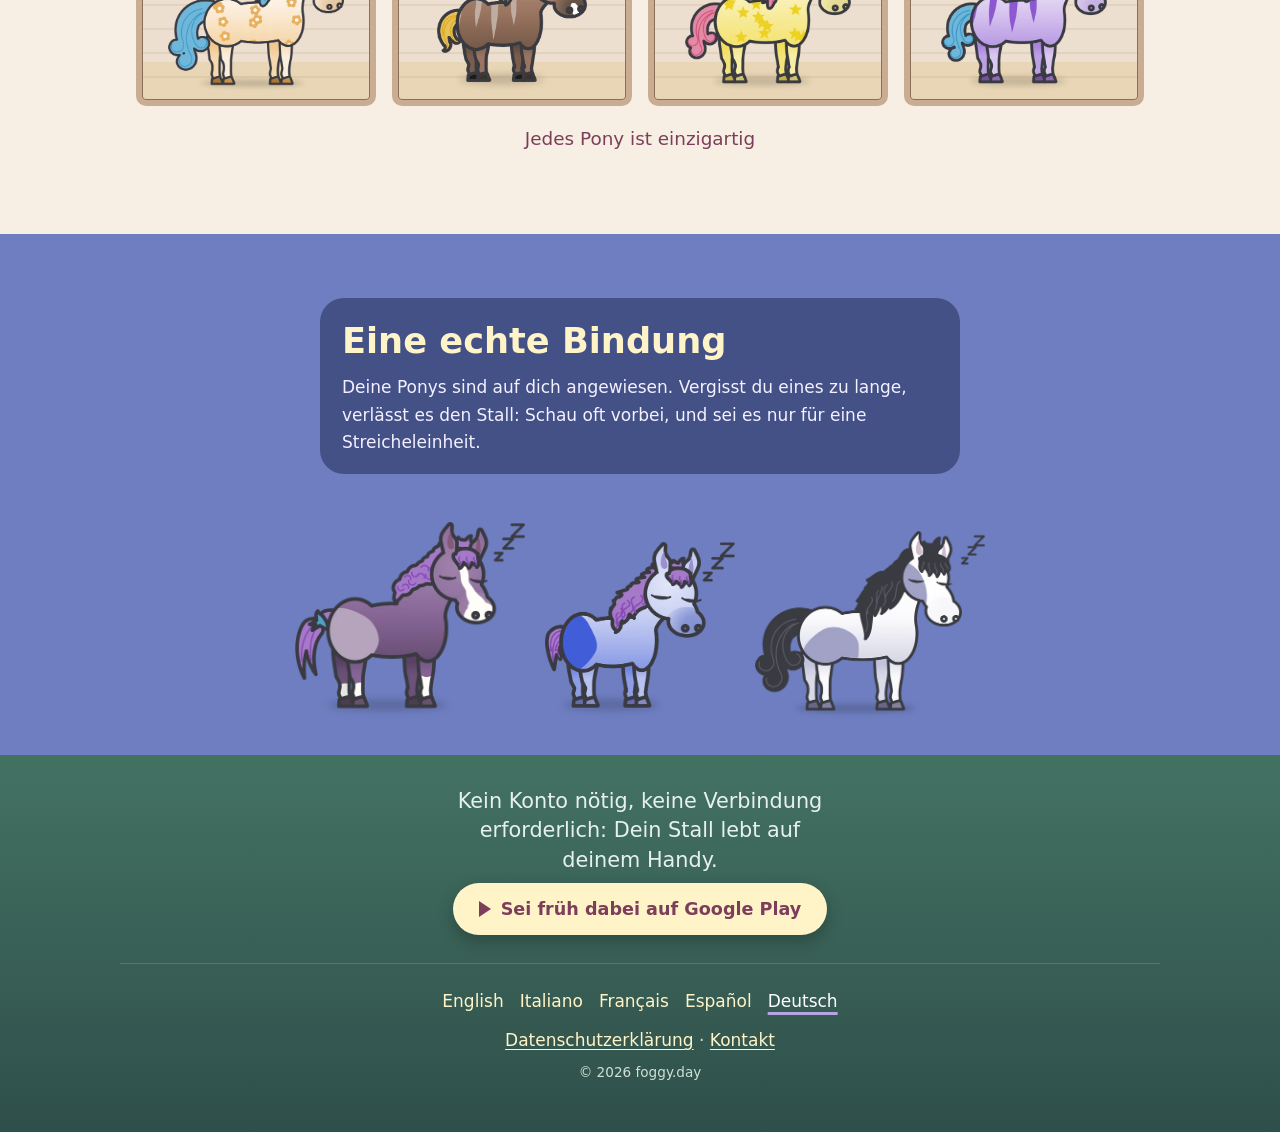
==== commit e00b14d8: "update to v1.0.1 Signed-off-by: foggy.day <bot@foggy.day>" ====
--- a/docs/de/index.html
+++ b/docs/de/index.html
@@ -4,7 +4,7 @@
   <meta charset="utf-8">
   <meta name="viewport" content="width=device-width, initial-scale=1">
   <title>Pocket Stable: Ponyleben</title>
-  <meta name="description" content="Zieh einzigartige Ponys groß, pflege und reite sie und lass den Stall wachsen!">
+  <meta name="description" content="Zieh einzigartige Ponys groß, kümmere dich um sie, reite sie und lass den Stall wachsen!">
   <meta name="theme-color" content="#BEE2F6">
   <link rel="canonical" href="https://pocketstable.foggy.day/de/">
   <link rel="alternate" hreflang="en" href="https://pocketstable.foggy.day/">
@@ -28,7 +28,7 @@
       <img class="icon" src="../img/icon.png" width="112" height="112" alt="">
       <h1>Pocket Stable</h1>
       <p class="sub">Ponyleben</p>
-      <p class="tagline">Zieh einzigartige Ponys groß, pflege und reite sie und lass den Stall wachsen!</p>
+      <p class="tagline">Zieh einzigartige Ponys groß, kümmere dich um sie, reite sie und lass den Stall wachsen!</p>
       <p class="beta"><span class="beta-tag">Jetzt in der offenen Beta</span><a class="cta" href="https://play.google.com/store/apps/details?id=day.foggy.mylovelypony">Sei früh dabei auf Google Play</a></p>
     </div>
     <div class="herd" aria-hidden="true">
@@ -39,7 +39,7 @@
   <main>
     <section class="paper intro">
       <div class="wrap narrow">
-        <p>Mit Pocket Stable hast du immer einen kleinen Stall in der Tasche. Jedes Pony, das du aufnimmst, ist einzigartig: sein Fell und seine Zeichnung, seine Mähne und sein Schweif, seine Augen und sein Name unterscheiden sich von allen anderen.</p><p>Deine Ponys leben weiter, auch wenn du nicht da bist. Sie bekommen Hunger, während du weg bist, schlafen nachts ein und freuen sich, wenn du zurückkommst.</p>
+        <p>Mit Pocket Stable hast du einen kleinen Stall immer in der Tasche. Jedes Pony, das du aufnimmst, ist einzigartig: Sein Fell, seine Mähne, sein Schweif und seine Augen unterscheiden sich von allen anderen.</p><p>Deine Ponys brauchen jemanden, der sich um sie kümmert: Sie wollen gefüttert, gepflegt und geknuddelt werden. Sie freuen sich, wenn du zurückkommst, und nachts schlafen sie ein.</p>
       </div>
     </section>
 
@@ -47,7 +47,7 @@
       <div class="wrap split">
         <div>
           <h2>Kümmere dich um sie</h2>
-          <ul><li>Gib ihnen Karotten, wenn sie Hunger haben, aber übertreib es nicht… ein Pony, das zu viel frisst, bleibt vielleicht nicht lange ein Pony!</li><li>Wasch und bürste sie, mach sauber, wenn sie etwas hinterlassen, und streichle sie, bis sie glücklich sind.</li><li>Frag, wie es ihnen geht: Dein Pony wird es dir auf seine eigene Art zu verstehen geben.</li><li>Eine Benachrichtigung sagt dir Bescheid, wenn jemand Hunger bekommt (aber nur tagsüber).</li><li class="sophia"><img src="../img/sophia.webp" width="56" height="56" alt="">Am ersten Tag zeigt dir Sophia den Stall und hilft dir beim Start.</li></ul>
+          <ul><li>Wenn sie Hunger haben, gib ihnen eine Karotte.</li><li>Wasch sie, bürste sie und streichle sie, bis sie glücklich sind.</li><li>Achte darauf, wie es ihnen geht: Dein Pony wird es dir zu verstehen geben.</li><li>Eine Benachrichtigung sagt dir Bescheid, wenn eines deiner Ponys dich braucht (aber nur tagsüber).</li><li class="sophia"><img src="../img/sophia.webp" width="56" height="56" alt="">Sophia hilft dir, den Stall zu führen, und zeigt dir die ersten Schritte.</li></ul>
         </div>
         <figure class="care-art" aria-hidden="true">
           <div class="bubbles"><span class="bubble">🥕</span><span class="bubble b2">🚿</span><span class="bubble b3">💗</span></div>
@@ -57,16 +57,18 @@
     </section>
 
     <section class="scene day ride">
-      <div class="wrap card">
-        <h2>Reite sie</h2>
-        <p>Wenn dein Stall wächst, öffnet der Übungsplatz. In Sophias Lektionen lernst du Traben, Galoppieren, Springen und Ducken; dann folgt jedes Pony seinem eigenen Weg, Strecke für Strecke. Bist du schnell genug, wird die nächste Strecke frei, und auf jeder gibt es Sterne zu holen. Sogar Fohlen dürfen mitmachen!</p>
+      <div class="wrap ride-split">
+        <div class="card">
+          <h2>Reite sie</h2>
+          <p>Mach dich bereit zu traben und zu galoppieren, über Baumstämme zu springen, im Matsch abzubremsen und den Kopf unter Ästen einzuziehen. Jedes Pony nimmt eine Strecke nach der anderen.</p>
+        </div>
+        <img class="ride-shot" src="../img/ride.webp" width="960" height="521" alt="Ein Pony springt auf dem Übungsplatz über einen Baumstamm, mitten durch eine Spur aus Karotten" loading="lazy" decoding="async">
       </div>
-      <img class="ride-shot" src="../img/ride.webp" width="960" height="521" alt="Ein Pony springt auf dem Übungsplatz über einen Baumstamm, mitten durch eine Spur aus Karotten" loading="lazy" decoding="async">
     </section>
     <section class="scene sunset grow">
       <div class="wrap card">
         <h2>Sieh zu, wie sie groß werden</h2>
-        <ul><li>Jedes Pony kommt als Fohlen zur Welt, wird zum Jährling und dann erwachsen.</li><li>Über der Koppel wird aus Tag Nacht, und jedes Pony geht schlafen, wenn es müde ist.</li></ul>
+        <ul><li>Die Ponys kommen als Fohlen in deinen Stall und werden vor deinen Augen groß: erst zum Jährling, dann erwachsen.</li><li>Über der Koppel wird aus Tag Nacht, und wenn es Abend wird, schläft jedes Pony ein.</li></ul>
       </div>
       <ol class="herd growth">
         <li class="g1"><img class="pony " src="../img/pony/foal-498.webp" alt="" loading="lazy" decoding="async"><span>Fohlen</span></li>
--- a/docs/style.css
+++ b/docs/style.css
@@ -252,18 +252,19 @@
 .b2 { background: #e3f0fb; }
 .b3 { background: #efe8fb; }
 
-/* Riding school: a ride from the game, on the day grass */
+/* Riding school: a ride from the game, on the day grass. Stacked at the
+   card's width on phones; side by side, centred as one block, on wider screens. */
 .ride { padding: 56px 0 120px; }
-.ride .card { margin: 0 16px; }
+.ride-split { display: grid; gap: 24px; justify-items: center; align-items: center; }
+.ride .card { width: 100%; }
 .ride .card p { margin: 0; }
 .ride-shot {
   display: block;
-  width: calc(100% - 32px);
-  max-width: 760px;
+  width: 100%;
+  max-width: 640px;
   height: auto;
-  margin: 32px auto 0;
   border: 6px solid #fff;
-  border-radius: 22px;
+  border-radius: 24px;
   box-shadow: 0 10px 30px rgba(40, 30, 60, 0.18);
 }
 
@@ -387,7 +388,8 @@
   .hero .h1, .hero .h5 { width: 23%; }
   .hero { padding-top: 64px; }
   .split { grid-template-columns: 1.1fr 1fr; gap: 48px; }
-  .grow .card, .ride .card, .card.dark { margin: 0 auto; }
+  .grow .card, .card.dark { margin: 0 auto; }
+  .ride-split { grid-template-columns: 1fr 1.25fr; gap: 40px; }
   .boxes { grid-template-columns: repeat(4, minmax(0, 1fr)); gap: 16px; }
   .paper { padding: 80px 0; }
   .intro { padding-bottom: 24px; }
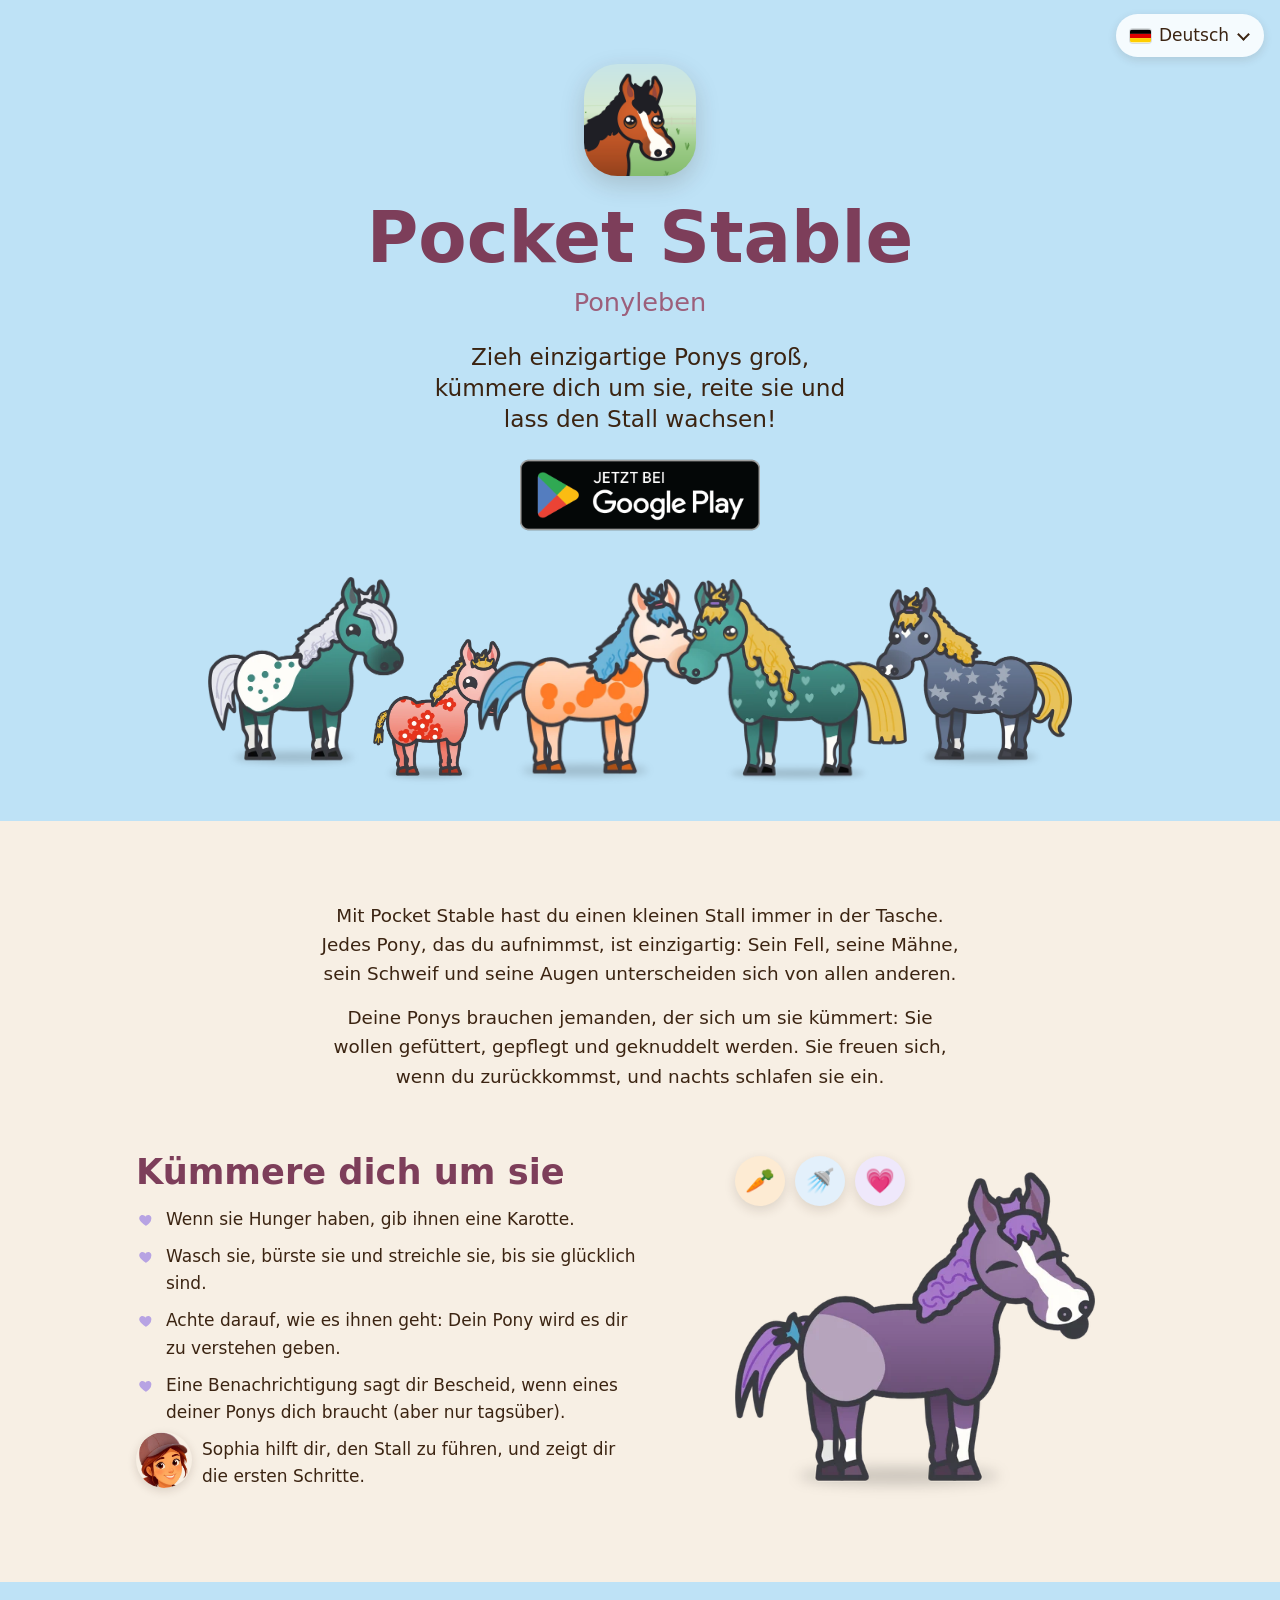
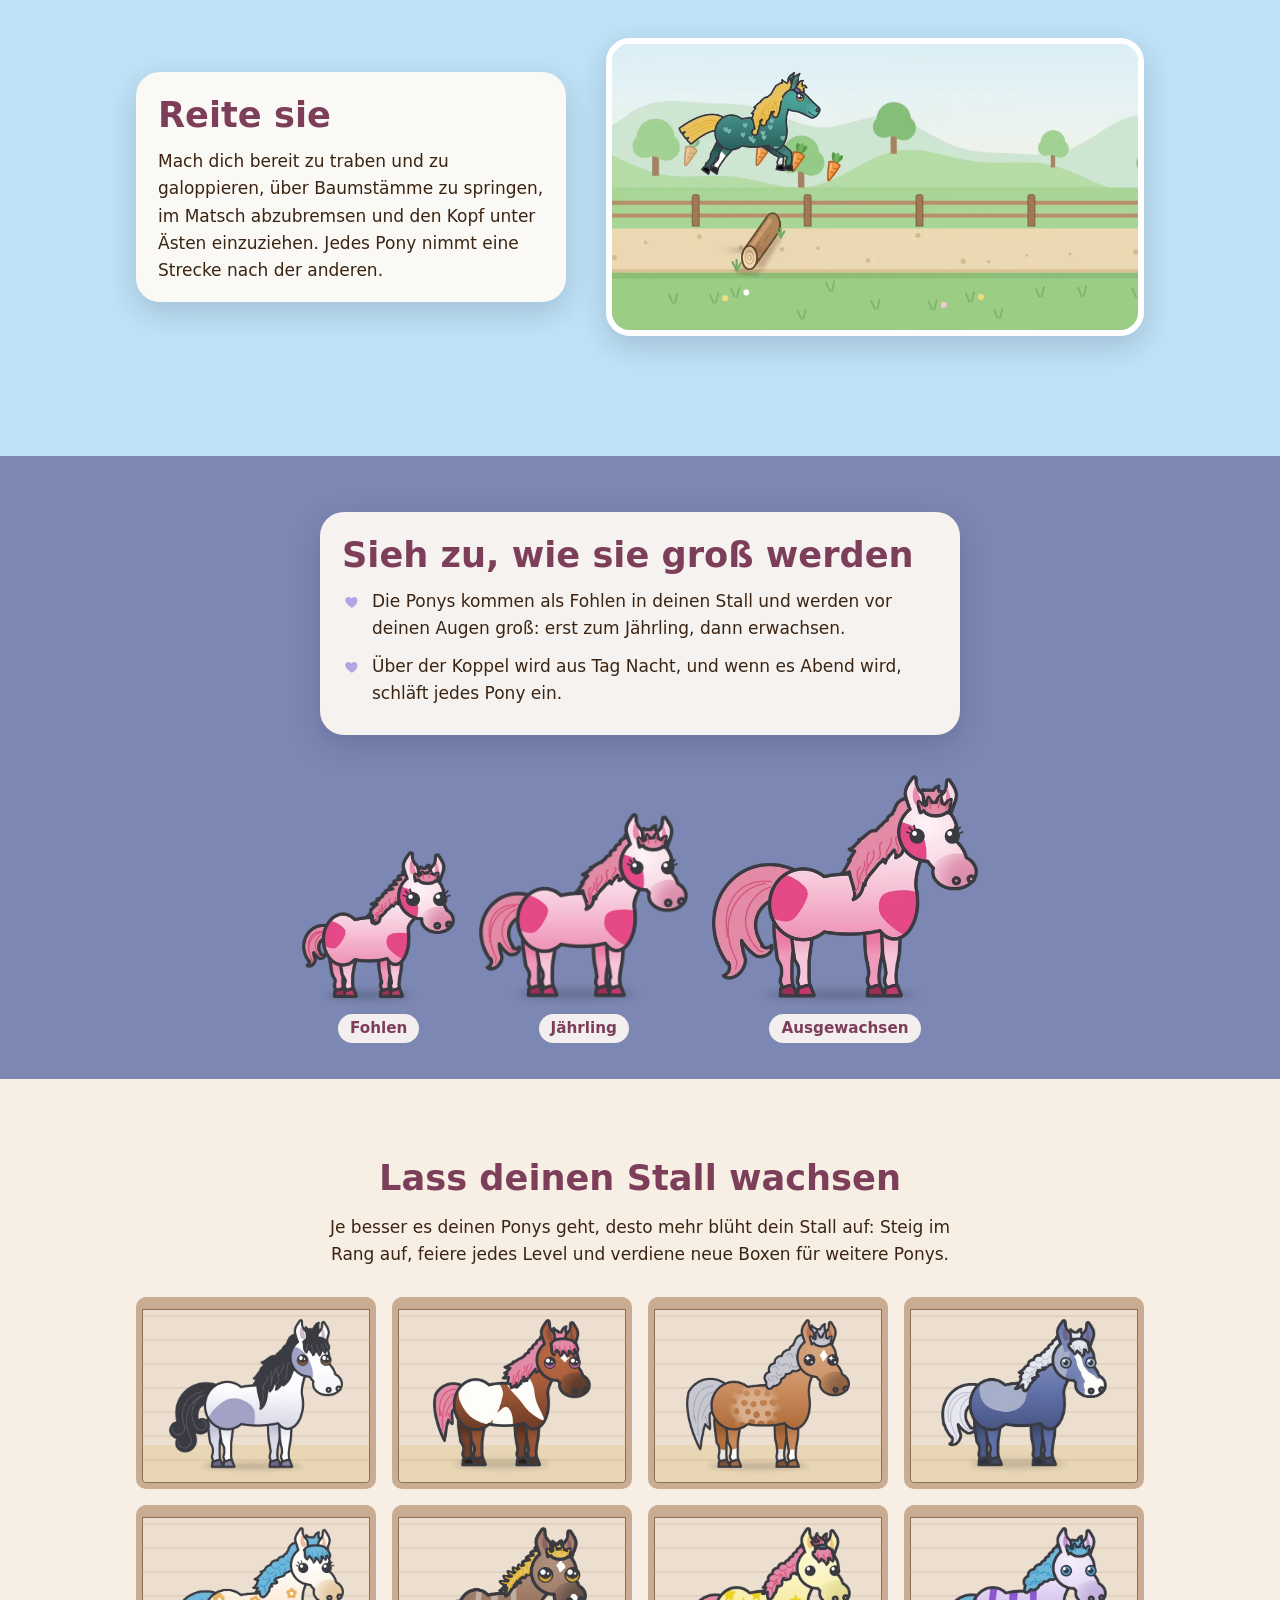
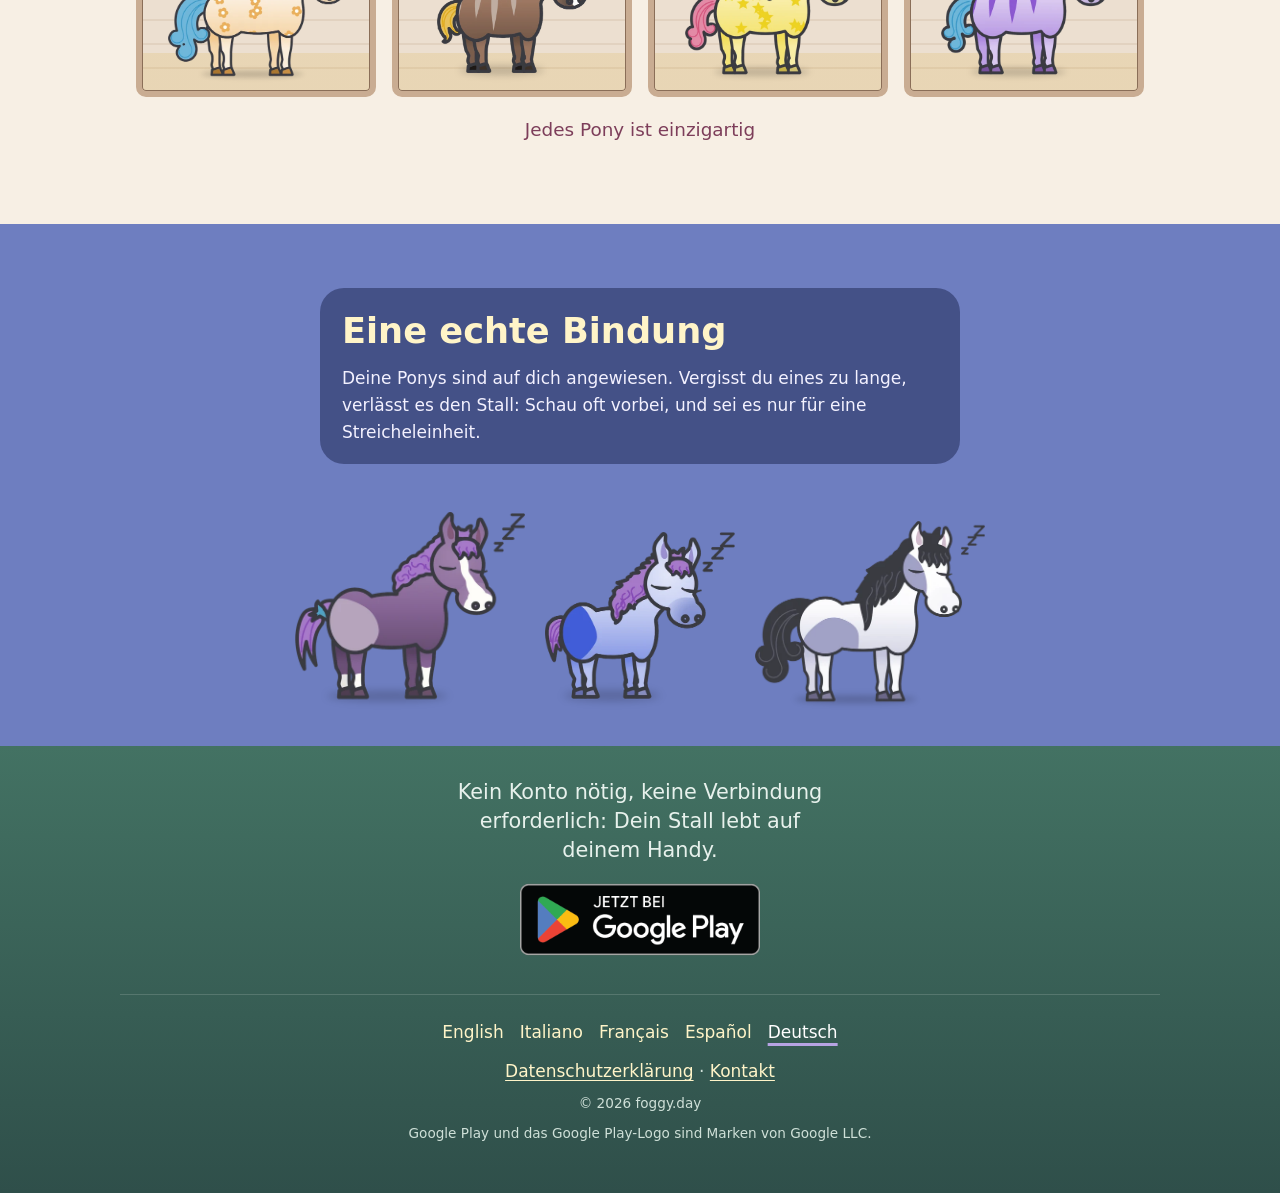
==== commit c94e9fc3: "upgrade to production Signed-off-by: foggy.day <bot@foggy.day>" ====
--- a/docs/de/index.html
+++ b/docs/de/index.html
@@ -29,7 +29,7 @@
       <h1>Pocket Stable</h1>
       <p class="sub">Ponyleben</p>
       <p class="tagline">Zieh einzigartige Ponys groß, kümmere dich um sie, reite sie und lass den Stall wachsen!</p>
-      <p class="beta"><span class="beta-tag">Jetzt in der offenen Beta</span><a class="cta" href="https://play.google.com/store/apps/details?id=day.foggy.mylovelypony">Sei früh dabei auf Google Play</a></p>
+      <p class="play"><a class="play-badge" href="https://play.google.com/store/apps/details?id=day.foggy.mylovelypony"><img src="../img/play/de.png" alt="Jetzt bei Google Play" width="646" height="250"></a></p>
     </div>
     <div class="herd" aria-hidden="true">
       <img class="pony h1" src="../img/pony/yearling-1096.webp" alt="" loading="lazy" decoding="async"><img class="pony h2" src="../img/pony/foal-536.webp" alt="" loading="lazy" decoding="async"><img class="pony h3" src="../img/pony/yearling-21-happy.webp" alt="" loading="lazy" decoding="async"><img class="pony h4 flip" src="../img/pony/adult-678.webp" alt="" loading="lazy" decoding="async"><img class="pony h5 flip" src="../img/pony/yearling-9.webp" alt="" loading="lazy" decoding="async">
@@ -101,11 +101,12 @@
 
   <div class="night-tail">
     <p class="closing">Kein Konto nötig, keine Verbindung erforderlich: Dein Stall lebt auf deinem Handy.</p>
-    <p class="beta night-cta"><a class="cta" href="https://play.google.com/store/apps/details?id=day.foggy.mylovelypony">Sei früh dabei auf Google Play</a></p>
+    <p class="play night-cta"><a class="play-badge" href="https://play.google.com/store/apps/details?id=day.foggy.mylovelypony"><img src="../img/play/de.png" alt="Jetzt bei Google Play" width="646" height="250"></a></p>
   <footer class="site-footer">
     <nav class="langs" aria-label="Sprache"><a href="../" hreflang="en" lang="en">English</a> <a href="../it/" hreflang="it" lang="it">Italiano</a> <a href="../fr/" hreflang="fr" lang="fr">Français</a> <a href="../es/" hreflang="es" lang="es">Español</a> <span aria-current="true">Deutsch</span></nav>
     <p><a href="privacy.html">Datenschutzerklärung</a> · <a href="mailto:info@foggy.day">Kontakt</a></p>
     <p class="small">© 2026 foggy.day</p>
+    <p class="small">Google Play und das Google Play-Logo sind Marken von Google LLC.</p>
   </footer>
   </div>
 </body>
--- a/docs/style.css
+++ b/docs/style.css
@@ -117,46 +117,17 @@
   line-height: 1.35;
   color: var(--ink);
 }
-.beta {
+.play {
   display: flex;
   flex-direction: column;
   align-items: center;
-  gap: 10px;
-  margin: 22px 0 0;
-}
-.beta-tag {
-  padding: 4px 14px;
-  border-radius: 999px;
-  background: rgba(255, 255, 255, 0.75);
-  color: var(--edge);
-  font-size: 0.95rem;
-  font-weight: 600;
-  letter-spacing: 0.02em;
-}
-.cta {
-  display: inline-flex;
-  align-items: center;
-  gap: 10px;
-  padding: 12px 26px;
-  border-radius: 999px;
-  background: var(--plum);
-  color: #fff;
-  font-size: 1.1rem;
-  font-weight: 600;
-  text-decoration: none;
-  box-shadow: 0 6px 16px rgba(125, 62, 90, 0.25);
-}
-.cta::before {
-  content: "";
-  width: 0;
-  height: 0;
-  border-left: 12px solid currentColor;
-  border-top: 8px solid transparent;
-  border-bottom: 8px solid transparent;
-}
-.cta:hover, .cta:focus-visible { background: #6a3049; }
-.night-tail .cta { background: #fff4c8; color: var(--plum); box-shadow: 0 6px 16px rgba(0, 0, 0, 0.25); }
-.night-tail .cta:hover, .night-tail .cta:focus-visible { background: #fff; }
+  margin: 14px 0 0;
+}
+/* Google's badge, used as supplied: its PNG carries its own clear space. */
+.play-badge { display: inline-block; line-height: 0; border-radius: 10px; }
+.play-badge img { display: block; width: 240px; height: auto; }
+.play-badge:focus-visible { outline: 3px solid var(--plum); outline-offset: 2px; }
+.night-tail .play-badge:focus-visible { outline-color: #fff4c8; }
 .night-cta { margin: 0 0 28px; }
 
 /* The language picker: a <details>, so it opens without JavaScript. */
@@ -218,7 +189,7 @@
 .flag { flex: none; border-radius: 3px; box-shadow: 0 0 0 1px rgba(0, 0, 0, 0.12); }
 @media (max-width: 520px) {
   .lang-menu summary .name { display: none; }
-  .cta { padding: 11px 18px; font-size: 0.98rem; gap: 8px; }
+  .play-badge img { width: 210px; }
 }
 .hero .herd { margin-top: 36px; }
 .hero .herd { padding-left: 0; padding-right: 0; }
